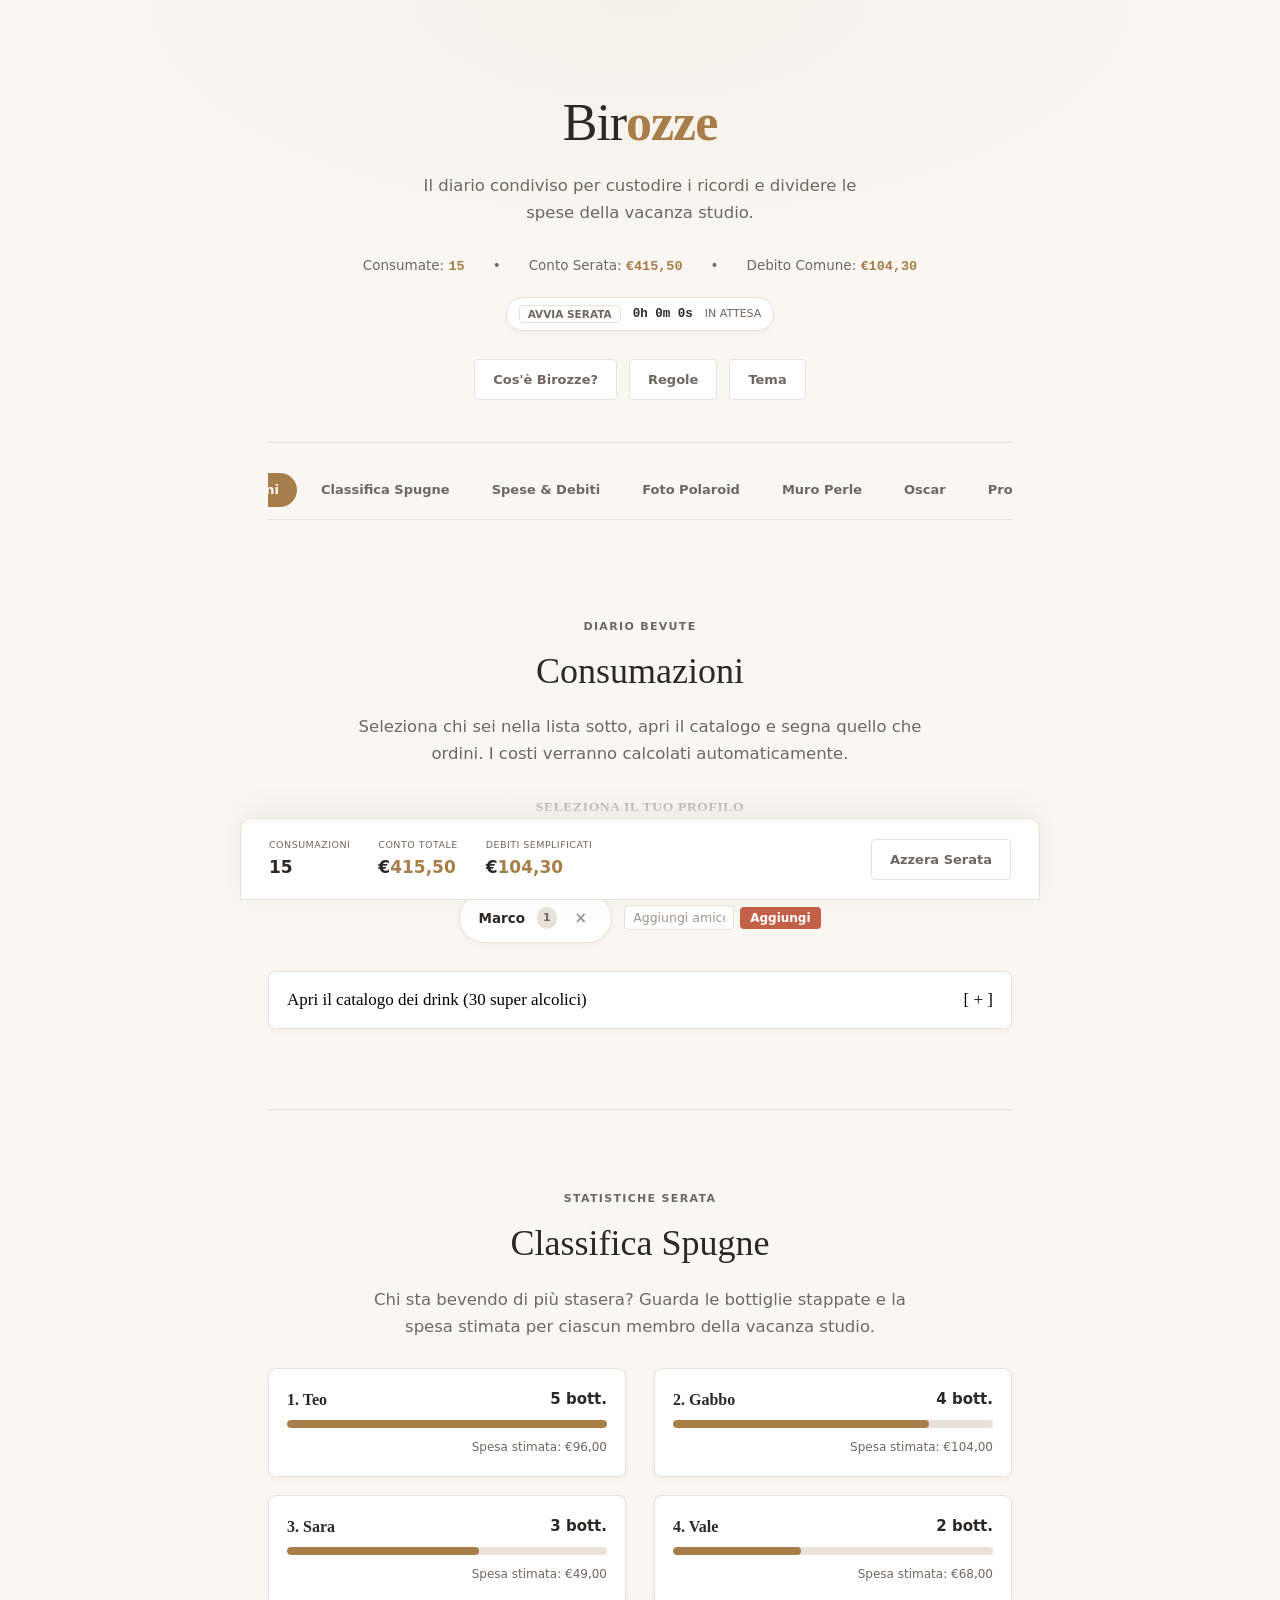
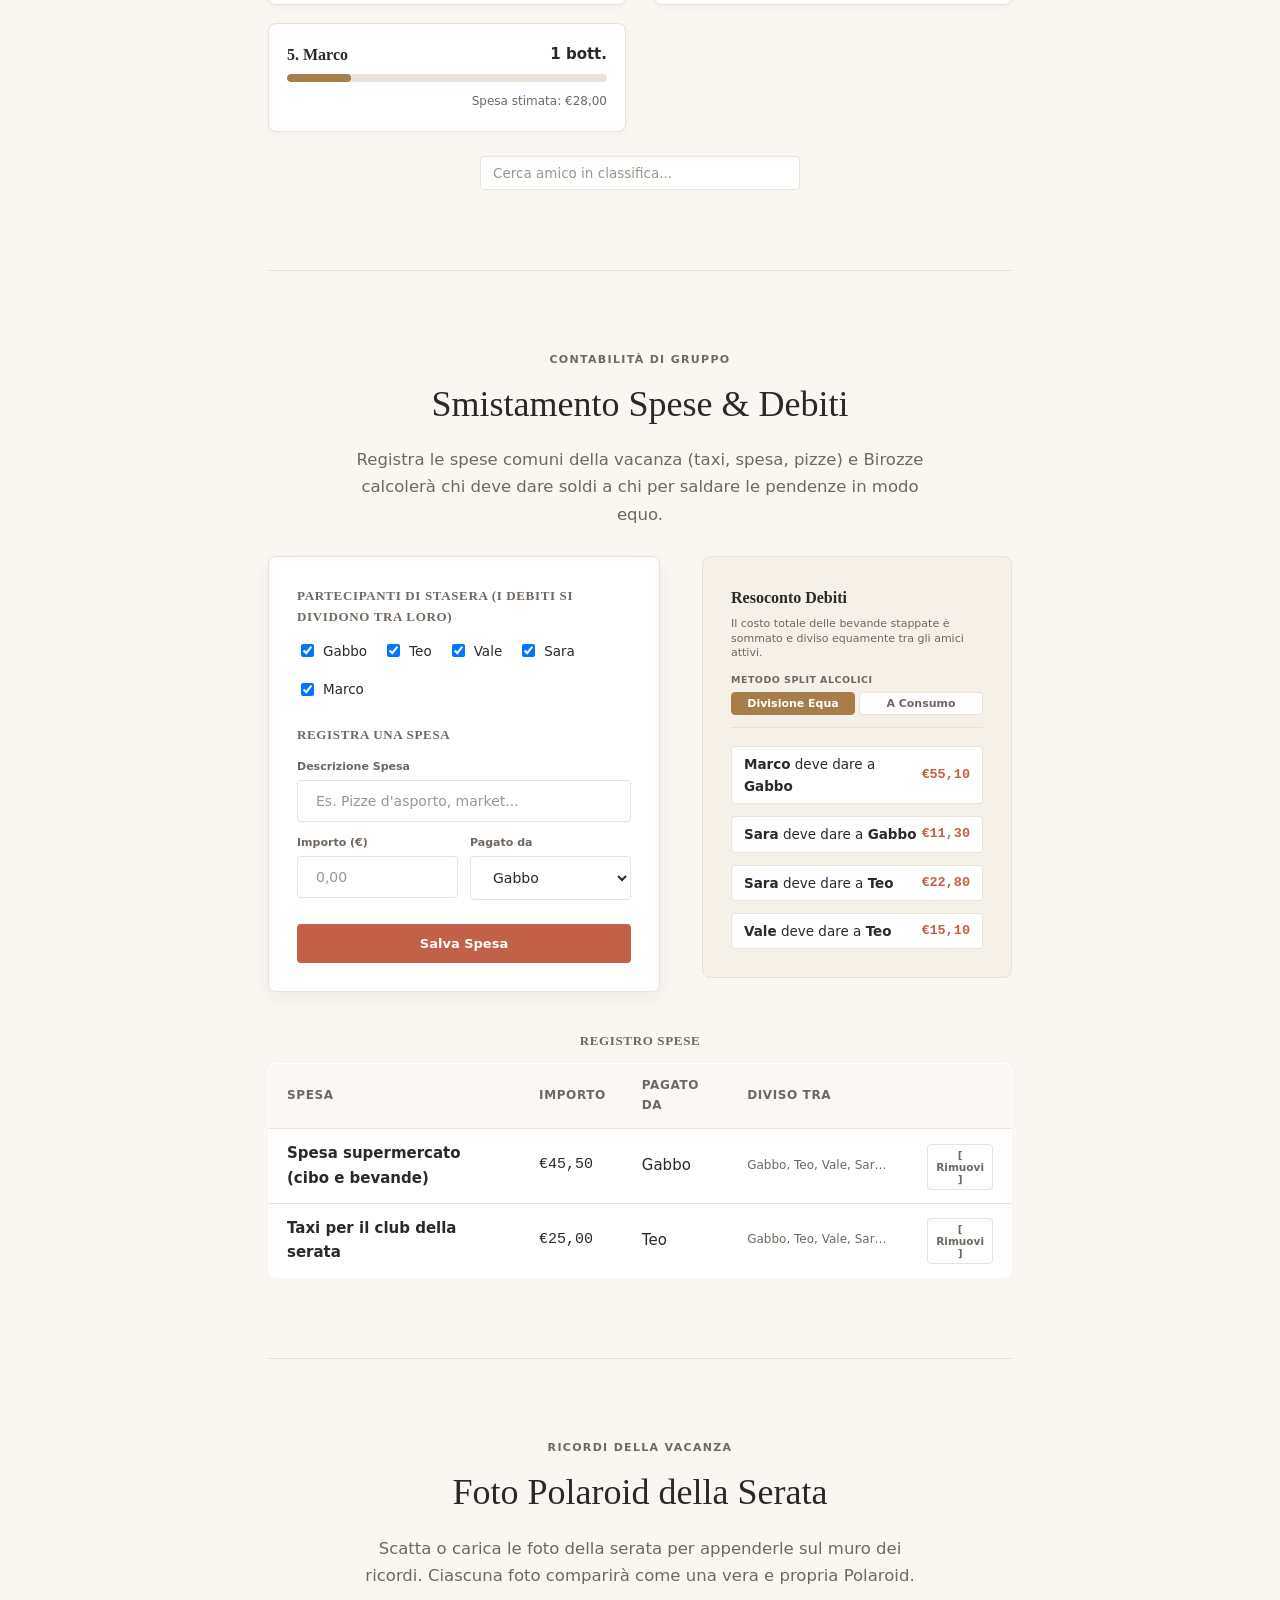
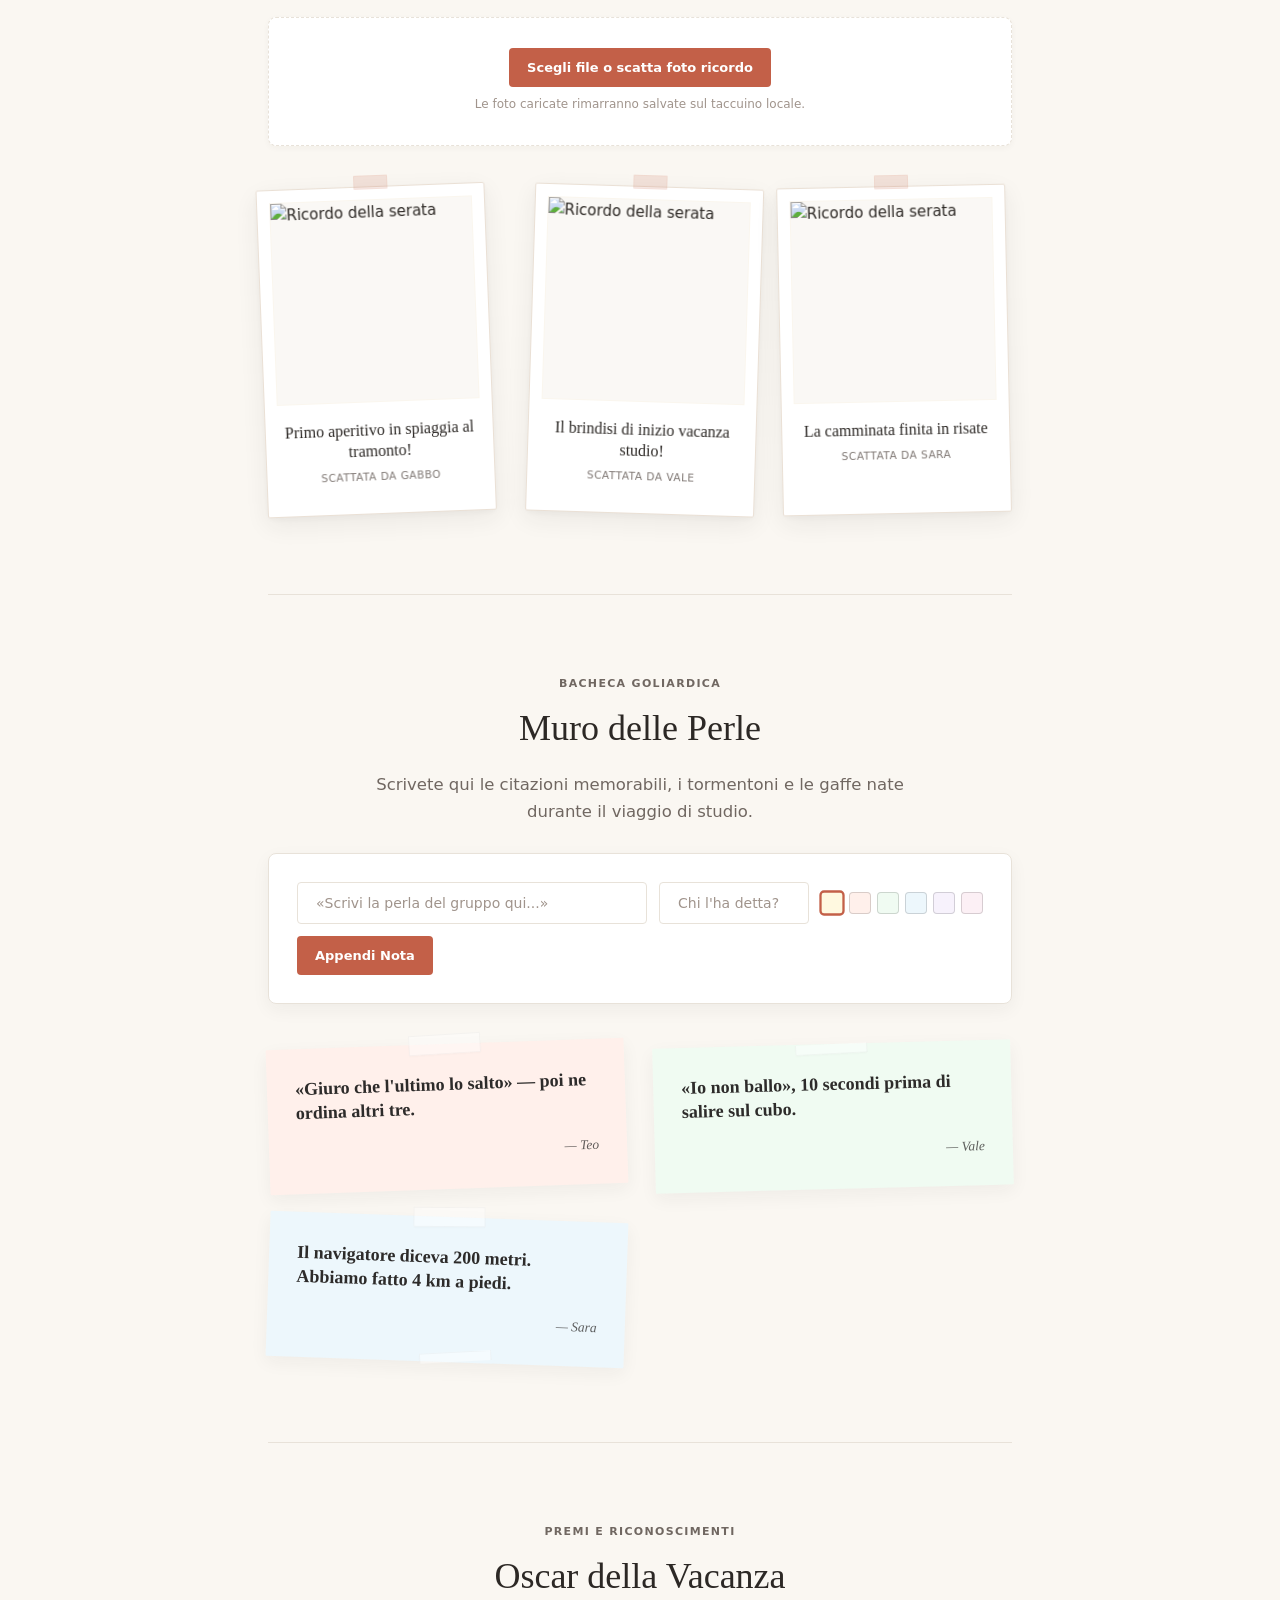
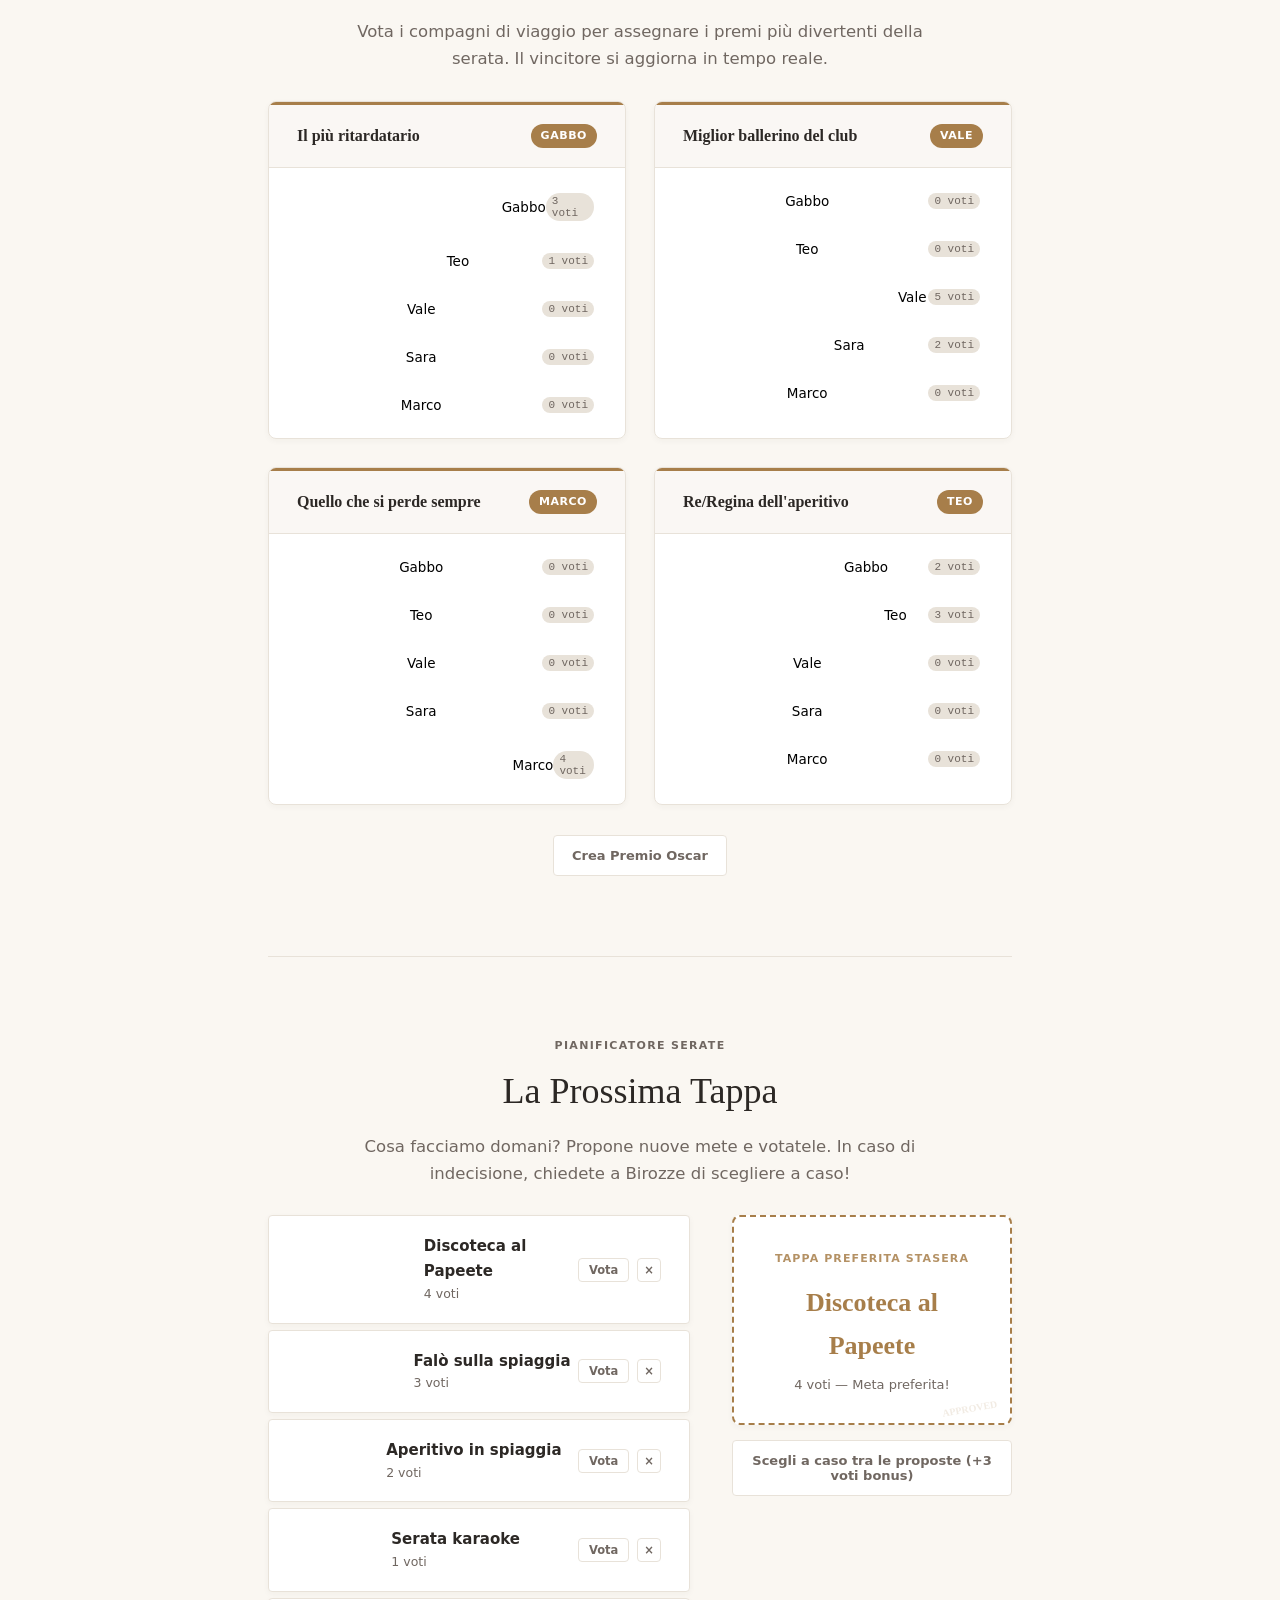
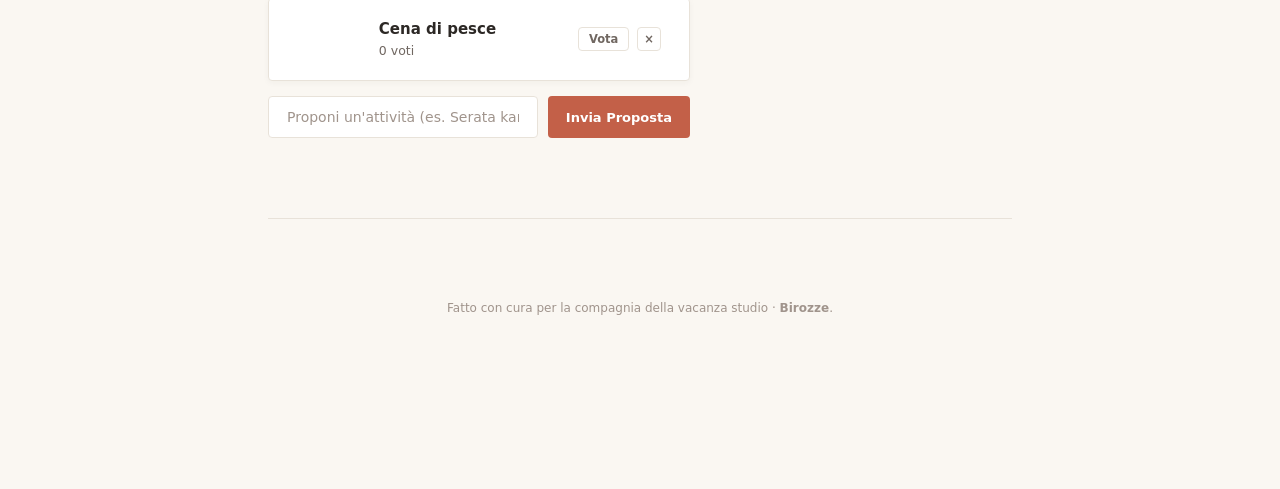
==== birozze.html @ 08ff2e72 "feat: Birozze v6.0 - app multi-pagina con design system premium" ====
<!DOCTYPE html>
<html lang="it">
<head>
  <meta charset="UTF-8">
  <meta name="viewport" content="width=device-width, initial-scale=1.0">
  <title>Birozze — Diario della Vacanza</title>

  <style>
    /* ============================================================
       BIROZZE v5.6 — Taccuino Minimalista Centrato (100% Locale)
       Design editoriale premium a colonna singola, privo di card chiuse,
       adattamento spaziale intelligente PC/iPhone (Ratio 1.5),
       ricordi pre-caricati e micro-animazioni.
       ============================================================ */
    :root {
      /* Palette calda ed editoriale "Taccuino dei ricordi" */
      --bg: #FAF7F2;
      --bg-card: #FFFFFF;
      --border: #E8E2D9;
      --border-dark: #CFC5B6;
      --text-main: #2C2825;
      --text-soft: #706761;
      --text-mute: #A0948C;
      --accent: #C36048; /* Terracotta/Spritz */
      --accent-hover: #AB5039;
      --gold: #A77E4A; /* Ocra/Birra dorata */
      --gold-bg: rgba(167, 126, 74, 0.06);
      
      /* Spaziature di default (Mobile / iPhone First) */
      --space-xs: 4px;
      --space-sm: 8px;
      --space-md: 12px;
      --space-lg: 16px;
      --space-xl: 24px;
      --space-xxl: 40px;
      --pad-section: 40px;
      
      /* Font Size Responsive */
      --font-size-brand: 32px;
      --font-size-title: 24px;
      --font-size-subtitle: 14px;
      
      /* Ombre tridimensionali per Polaroid e Foglietti */
      --shadow-sm: 0 2px 6px rgba(44, 40, 37, 0.04);
      --shadow-md: 0 6px 18px rgba(44, 40, 37, 0.05);
      --shadow-lg: 0 16px 36px rgba(44, 40, 37, 0.08);
      --shadow-polaroid: 0 8px 24px rgba(44, 40, 37, 0.07), 0 2px 6px rgba(44, 40, 37, 0.04);
      
      /* Tipografia editoriale premium */
      --font-display: "Georgia", "Garamond", "Times New Roman", serif;
      --font-body: -apple-system, BlinkMacSystemFont, "Segoe UI Variable Text", "Segoe UI", system-ui, sans-serif;
      --font-num: "SF Mono", "Consolas", monospace;
      --font-hand: "Bradley Hand", "Segoe Print", "Caveat", "Comic Sans MS", cursive;

      --pit-yellow: #FFF9E0;
      --pit-coral: #FFF0EB;
      --pit-mint: #F0FBF2;
      --pit-sky: #EDF7FC;
      --pit-lilac: #F7F2FC;
      --pit-pink: #FCF0F5;

      --r: 8px;
      --r-sm: 4px;
    }

    /* Adattamento spaziatura per PC / Desktop (min-width: 768px) */
    @media (min-width: 768px) {
      :root {
        --space-xs: 6px;
        --space-sm: 12px;
        --space-md: 18px;
        --space-lg: 28px;
        --space-xl: 42px;
        --space-xxl: 80px;
        --pad-section: 80px;
        
        --font-size-brand: 52px;
        --font-size-title: 36px;
        --font-size-subtitle: 16.5px;
      }
    }

    :root[data-theme="dark"] {
      --bg: #1A1817;
      --bg-card: #22201E;
      --border: #383330;
      --border-dark: #4C4541;
      --text-main: #F2ECE4;
      --text-soft: #B2A69C;
      --text-mute: #7F746C;
      --accent: #E07A5F;
      --accent-hover: #EC8B73;
      --gold: #DDA15E;
      --gold-bg: rgba(221, 161, 94, 0.12);
      --shadow-sm: 0 2px 8px rgba(0,0,0,0.2);
      --shadow-md: 0 8px 24px rgba(0,0,0,0.3);
      --shadow-lg: 0 16px 36px rgba(0,0,0,0.45);
      --shadow-polaroid: 0 8px 24px rgba(0,0,0,0.4);
      --pit-yellow: #2D2A20;
      --pit-coral: #322622;
      --pit-mint: #222E24;
      --pit-sky: #202A30;
      --pit-lilac: #292430;
      --pit-pink: #32222B;
    }

    * { box-sizing: border-box; }
    html { scroll-behavior: smooth; }
    body {
      margin: 0;
      background: var(--bg);
      color: var(--text-main);
      font-family: var(--font-body);
      font-size: 15px;
      line-height: 1.65;
      -webkit-font-smoothing: antialiased;
      background-image: radial-gradient(800px 350px at 50% 0%, var(--gold-bg), transparent 80%);
      background-attachment: fixed;
    }

    /* Colonna singola perfettamente centrata su desktop e adattiva su smartphone */
    .wrap { max-width: 800px; margin: 0 auto; padding: 0 var(--space-lg); }
    h1, h2, h3, h4 { margin: 0; font-family: var(--font-display); font-weight: normal; }
    
    /* Buttons */
    .btn {
      font-family: inherit;
      cursor: pointer;
      color: white;
      border: none;
      background: var(--accent);
      padding: var(--space-sm) var(--space-md);
      border-radius: var(--r-sm);
      font-size: 13px;
      font-weight: 600;
      transition: background 0.2s, transform 0.1s, box-shadow 0.2s;
      display: inline-flex;
      align-items: center;
      justify-content: center;
      gap: 6px;
    }
    .btn:hover { background: var(--accent-hover); box-shadow: var(--shadow-sm); }
    .btn:active { transform: scale(0.98); }
    
    .btn-sec {
      background: var(--bg-card);
      border: 1px solid var(--border);
      color: var(--text-soft);
    }
    .btn-sec:hover {
      border-color: var(--border-dark);
      color: var(--text-main);
      background: var(--bg);
    }
    .btn-sec.active {
      background: var(--gold);
      color: white;
      border-color: var(--gold);
    }
    
    .btn-gold { background: var(--gold); }
    .btn-gold:hover { filter: brightness(1.08); }

    /* Inputs & Select */
    input, select, textarea {
      font-family: inherit;
      background: var(--bg-card);
      border: 1px solid var(--border);
      color: var(--text-main);
      border-radius: var(--r-sm);
      padding: var(--space-sm) var(--space-md);
      font-size: 14px;
      outline: none;
      transition: border-color 0.2s, box-shadow 0.2s;
    }
    input:focus, select:focus, textarea:focus {
      border-color: var(--gold);
      box-shadow: 0 0 0 2px var(--gold-bg);
    }
    input::placeholder { color: var(--text-mute); }

    .num { font-family: var(--font-num); font-variant-numeric: tabular-nums; }
    .handwriting { font-family: var(--font-hand); }
    
    /* Modulo e foglietti interattivi dentro le sezioni */
    .paper-sheet {
      background: var(--bg-card);
      border: 1px solid var(--border);
      border-radius: var(--r);
      box-shadow: var(--shadow-md);
      padding: var(--space-lg);
    }

    /* ================= ANIME KEYFRAMES ================= */
    @keyframes fadeInUp {
      from { opacity: 0; transform: translateY(24px); }
      to { opacity: 1; transform: translateY(0); }
    }
    .section-fade {
      opacity: 0;
      transform: translateY(24px);
      transition: opacity 0.8s cubic-bezier(0.16, 1, 0.3, 1), transform 0.8s cubic-bezier(0.16, 1, 0.3, 1);
    }
    .section-fade.visible {
      opacity: 1;
      transform: translateY(0);
    }

    @keyframes polaroidSlideIn {
      0% { opacity: 0; transform: translateY(30px) rotate(0deg); }
      100% { opacity: 1; transform: translateY(0) rotate(var(--rot, 0deg)); }
    }

    @keyframes pulse {
      0% { opacity: 1; }
      50% { opacity: 0.5; }
      100% { opacity: 1; }
    }
    .live-pulse {
      animation: pulse 1.8s infinite ease-in-out;
    }

    /* ================= HEADER & NAV ================= */
    header {
      padding: var(--space-xxl) 0 var(--space-xl);
      border-bottom: 1px solid var(--border);
      margin-bottom: var(--space-md);
      text-align: center;
    }
    .brand h1 {
      font-size: var(--font-size-brand);
      letter-spacing: -0.02em;
      color: var(--text-main);
      margin-bottom: var(--space-xs);
      transition: font-size 0.3s;
    }
    .brand h1 span {
      color: var(--gold);
      font-weight: bold;
    }
    .brand p {
      margin: 0 auto var(--space-lg);
      color: var(--text-soft);
      font-size: var(--font-size-subtitle);
      max-width: 480px;
      transition: font-size 0.3s;
    }

    .header-info-bar {
      display: flex;
      justify-content: center;
      gap: var(--space-lg);
      flex-wrap: wrap;
      margin-top: var(--space-md);
      font-size: 13.5px;
      color: var(--text-soft);
    }
    .header-info-bar span b {
      color: var(--gold);
      font-family: var(--font-num);
    }

    .timer-container {
      display: inline-flex;
      align-items: center;
      gap: var(--space-sm);
      margin-top: var(--space-md);
      background: var(--bg-card);
      border: 1px solid var(--border);
      padding: 6px 12px;
      border-radius: 99px;
      font-size: 12.5px;
      box-shadow: var(--shadow-sm);
    }
    .timer-display {
      font-family: var(--font-num);
      font-weight: bold;
      color: var(--text-main);
    }

    .header-buttons {
      display: flex;
      justify-content: center;
      gap: var(--space-sm);
      margin-top: var(--space-lg);
    }

    /* Subnav sticky centrata */
    .subnav {
      position: sticky;
      top: 0;
      z-index: 100;
      background: color-mix(in srgb, var(--bg) 92%, transparent);
      backdrop-filter: blur(8px);
      border-bottom: 1px solid var(--border);
      padding: var(--space-sm) 0;
      margin-bottom: var(--space-md);
    }
    .subnav-inner {
      display: flex;
      justify-content: center;
      gap: var(--space-xs);
      overflow-x: auto;
      scrollbar-width: none;
    }
    .subnav-inner::-webkit-scrollbar { display: none; }
    .navlink {
      white-space: nowrap;
      padding: 6px var(--space-md);
      border-radius: 99px;
      font-size: 13px;
      font-weight: 600;
      color: var(--text-soft);
      text-decoration: none;
      transition: background 0.2s, color 0.2s;
    }
    .navlink:hover {
      background: var(--border);
      color: var(--text-main);
    }
    .navlink.active {
      background: var(--gold);
      color: white;
    }

    /* ================= SECTIONS FLOW (NO CARD BORDERS) ================= */
    section {
      padding: var(--pad-section) 0;
      border-bottom: 1px solid var(--border);
      scroll-margin-top: 70px;
      transition: padding 0.3s;
    }
    section:last-of-type { border-bottom: none; }
    
    .section-title-wrap {
      margin-bottom: var(--space-lg);
      text-align: center;
    }
    .section-category {
      font-size: 11px;
      text-transform: uppercase;
      letter-spacing: 0.12em;
      color: var(--text-soft);
      font-weight: bold;
      margin-bottom: var(--space-xs);
      display: block;
    }
    .section-title {
      font-size: var(--font-size-title);
      color: var(--text-main);
      transition: font-size 0.3s;
    }
    .section-desc {
      margin: var(--space-sm) auto 0;
      color: var(--text-soft);
      font-size: var(--font-size-subtitle);
      max-width: 580px;
      transition: font-size 0.3s;
    }

    /* ---- CONSUMI ---- */
    .people-strip {
      display: flex;
      gap: var(--space-sm);
      flex-wrap: wrap;
      justify-content: center;
      margin-bottom: var(--space-lg);
    }
    .person-chip {
      background: var(--bg-card);
      border: 1px solid var(--border);
      padding: var(--space-sm) var(--space-md);
      border-radius: 99px;
      font-weight: 600;
      font-size: 13.5px;
      cursor: pointer;
      display: inline-flex;
      align-items: center;
      gap: var(--space-sm);
      transition: border-color 0.2s, background-color 0.2s, transform 0.1s, box-shadow 0.2s;
      box-shadow: var(--shadow-sm);
    }
    .person-chip:hover { border-color: var(--border-dark); transform: scale(1.02); }
    .person-chip.active-person {
      background: var(--gold-bg);
      border-color: var(--gold);
      color: var(--text-main);
      box-shadow: var(--shadow-md);
    }
    .person-chip .badge {
      background: var(--border);
      color: var(--text-soft);
      font-size: 11px;
      padding: 2px 6px;
      border-radius: 99px;
    }
    .person-chip.active-person .badge {
      background: var(--gold);
      color: white;
    }
    .remove-btn {
      color: var(--text-mute);
      cursor: pointer;
      font-weight: bold;
      font-size: 15px;
      padding: 0 var(--space-xs);
    }
    .remove-btn:hover { color: var(--accent); }

    /* Drink Catalog */
    .catalog-toggle-btn {
      width: 100%;
      padding: var(--space-md);
      background: var(--bg-card);
      border: 1px solid var(--border);
      border-radius: var(--r);
      font-family: var(--font-display);
      font-size: 17px;
      cursor: pointer;
      display: flex;
      justify-content: space-between;
      align-items: center;
      transition: background 0.2s, border-color 0.2s;
      box-shadow: var(--shadow-sm);
    }
    .catalog-toggle-btn:hover { background: var(--gold-bg); border-color: var(--gold); }
    
    .catalog-wrap {
      display: none;
      margin-top: var(--space-md);
    }
    .catalog-wrap.open { display: block; }
    
    .catalog-filters {
      display: flex;
      gap: var(--space-xs);
      flex-wrap: wrap;
      justify-content: center;
      margin-bottom: var(--space-md);
    }
    .filter-btn {
      background: var(--bg-card);
      border: 1px solid var(--border);
      padding: 6px var(--space-md);
      border-radius: 99px;
      font-size: 12px;
      cursor: pointer;
      transition: border-color 0.2s, background-color 0.2s, color 0.2s;
    }
    .filter-btn:hover { border-color: var(--gold); }
    .filter-btn.active {
      background: var(--gold);
      color: white;
      border-color: var(--gold);
    }

    .catalog-grid {
      display: grid;
      grid-template-columns: repeat(auto-fill, minmax(160px, 1fr));
      gap: var(--space-sm);
    }
    .drink-card {
      background: var(--bg-card);
      border: 1px solid var(--border);
      border-radius: var(--r-sm);
      padding: var(--space-md);
      display: flex;
      flex-direction: column;
      gap: var(--space-sm);
      transition: transform 0.25s cubic-bezier(0.16, 1, 0.3, 1), border-color 0.2s, box-shadow 0.2s;
      cursor: pointer;
      text-align: left;
      box-shadow: var(--shadow-sm);
    }
    .drink-card:hover {
      transform: translateY(-4px);
      border-color: var(--gold);
      box-shadow: var(--shadow-md);
    }
    .drink-name { font-weight: bold; font-size: 14px; color: var(--text-main); }
    .drink-cat {
      font-size: 9.5px;
      text-transform: uppercase;
      letter-spacing: 0.05em;
      color: var(--text-soft);
    }
    .drink-price-row {
      display: flex;
      justify-content: space-between;
      align-items: center;
      margin-top: auto;
      border-top: 1px dotted var(--border);
      padding-top: var(--space-sm);
    }
    .drink-price-row span { font-size: 12px; color: var(--text-soft); }
    .drink-price-row input {
      width: 50px;
      padding: 2px 4px;
      font-size: 12px;
      font-family: var(--font-num);
      text-align: right;
    }

    /* ---- CLASSIFICA FLOW ---- */
    .scoreboard-list {
      display: grid;
      grid-template-columns: 1fr;
      gap: var(--space-sm);
    }
    @media (min-width: 768px) {
      .scoreboard-list {
        grid-template-columns: 1fr 1fr;
        gap: var(--space-md) var(--space-lg);
      }
    }
    .scoreboard-row {
      background: var(--bg-card);
      border: 1px solid var(--border);
      padding: var(--space-md);
      border-radius: var(--r);
      box-shadow: var(--shadow-sm);
    }
    .score-meta {
      display: flex;
      justify-content: space-between;
      font-weight: 600;
      margin-bottom: var(--space-xs);
    }
    .score-name { font-family: var(--font-display); font-size: 16px; }
    .score-spend { font-size: 12px; color: var(--text-soft); }
    
    .progress-bar-container {
      width: 100%;
      height: 8px;
      background: var(--border);
      border-radius: 99px;
      overflow: hidden;
      margin: 6px 0;
    }
    .progress-bar-fill {
      height: 100%;
      background: var(--gold);
      border-radius: 99px;
      width: 0;
      transition: width 0.8s cubic-bezier(0.16, 1, 0.3, 1);
    }

    /* ---- SPESE & SMISTAMENTO RESPONSIVE ---- */
    .split-grid {
      display: grid;
      grid-template-columns: 1fr;
      gap: var(--space-lg);
      align-items: start;
    }
    @media (min-width: 768px) {
      .split-grid {
        grid-template-columns: 1fr 310px;
        gap: var(--space-xl);
      }
    }

    .expense-flow-grid {
      display: flex;
      flex-direction: column;
      gap: var(--space-lg);
    }

    .expense-table {
      width: 100%;
      border-collapse: collapse;
      background: var(--bg-card);
      border: 1px solid var(--border);
      border-radius: var(--r);
      box-shadow: var(--shadow-sm);
      overflow: hidden;
    }
    .expense-table th, .expense-table td {
      padding: var(--space-sm) var(--space-md);
      text-align: left;
      border-bottom: 1px solid var(--border);
    }
    .expense-table th {
      background: var(--gold-bg);
      font-weight: 600;
      color: var(--text-soft);
      font-size: 12px;
      text-transform: uppercase;
      letter-spacing: 0.05em;
    }
    .expense-table tbody tr:last-child td { border-bottom: none; }

    .debts-summary-box {
      background: var(--gold-bg);
      border: 1px solid var(--border);
      border-radius: var(--r);
      padding: var(--space-lg);
    }
    .debts-summary-box h3 {
      font-size: 18px;
      font-weight: bold;
      margin-bottom: var(--space-sm);
      color: var(--text-main);
    }
    .debts-list-container {
      display: flex;
      flex-direction: column;
      gap: var(--space-sm);
    }
    .debt-row {
      display: flex;
      justify-content: space-between;
      align-items: center;
      padding: 6px 12px;
      background: var(--bg-card);
      border: 1px solid var(--border);
      border-radius: var(--r-sm);
      font-size: 13.5px;
    }
    .debt-value {
      font-family: var(--font-num);
      font-weight: bold;
      color: var(--accent);
    }

    /* ---- POLAROID DIARIO (Ergonomic Pinned Wall) ---- */
    .polaroids-grid {
      display: grid;
      grid-template-columns: repeat(auto-fill, minmax(210px, 1fr));
      gap: var(--space-lg);
    }
    .polaroid-card {
      background: #FFFFFF;
      border: 1px solid #EAE0D5;
      box-shadow: var(--shadow-polaroid);
      padding: var(--space-sm) var(--space-sm) 28px var(--space-sm);
      border-radius: 2px;
      position: relative;
      transition: transform 0.4s cubic-bezier(0.165, 0.84, 0.44, 1), box-shadow 0.4s ease;
      animation: polaroidSlideIn 0.6s cubic-bezier(0.16, 1, 0.3, 1) both;
      transform-origin: center bottom;
    }
    .polaroid-card::after {
      content: "";
      position: absolute;
      top: -12px;
      left: 50%;
      transform: translateX(-50%);
      width: 32px;
      height: 12px;
      background: rgba(195, 96, 72, 0.15); /* Tape/spillo simulator */
      border: 1px solid rgba(195, 96, 72, 0.05);
      border-radius: 1px;
    }
    .polaroid-card:hover {
      transform: translateY(-10px) scale(1.05) rotate(0deg) !important;
      box-shadow: 0 20px 40px rgba(44, 40, 37, 0.12);
      z-index: 10;
    }
    .polaroid-image-wrap {
      width: 100%;
      aspect-ratio: 1;
      overflow: hidden;
      background: #FAF8F5;
      border: 1px solid #FAF6EE;
    }
    .polaroid-image-wrap img {
      width: 100%;
      height: 100%;
      object-fit: cover;
      filter: sepia(0.06) contrast(1.01);
      transition: filter 0.3s;
    }
    .polaroid-card:hover .polaroid-image-wrap img {
      filter: none;
    }
    .polaroid-caption {
      font-family: var(--font-hand);
      font-size: 16px;
      margin-top: var(--space-md);
      text-align: center;
      color: #2C2825;
      line-height: 1.3;
    }
    .polaroid-meta {
      font-family: var(--font-body);
      font-size: 10.5px;
      color: #7D7571;
      text-align: center;
      margin-top: var(--space-xs);
      text-transform: uppercase;
      letter-spacing: 0.05em;
    }
    .polaroid-delete {
      position: absolute;
      top: 6px;
      right: 6px;
      background: rgba(195, 96, 72, 0.9);
      color: white;
      border-radius: 50%;
      width: 22px;
      height: 22px;
      display: grid;
      place-items: center;
      font-size: 12px;
      cursor: pointer;
      border: none;
      opacity: 0;
      transition: opacity 0.2s;
      z-index: 20;
    }
    .polaroid-card:hover .polaroid-delete { opacity: 1; }
    
    /* ---- PERLE WALL (Ergonomic Post-its) ---- */
    .perle-wall {
      columns: 1;
      column-gap: var(--space-lg);
    }
    @media (min-width: 600px) {
      .perle-wall { columns: 2; }
    }
    .post-it {
      break-inside: avoid;
      margin-bottom: var(--space-lg);
      padding: var(--space-lg);
      box-shadow: var(--shadow-md);
      color: #2D2B2A;
      position: relative;
      font-family: var(--font-hand);
      transform: rotate(var(--rot, -1.5deg));
      transition: transform 0.3s cubic-bezier(0.175, 0.885, 0.32, 1.275), box-shadow 0.3s ease;
      border-radius: 1px;
      animation: fadeIn 0.5s ease-out both;
    }
    .post-it:hover {
      transform: translateY(-6px) rotate(0deg) scale(1.03);
      box-shadow: var(--shadow-lg);
      z-index: 5;
    }
    /* Tape visual detail */
    .post-it::before {
      content: "";
      position: absolute;
      top: -10px;
      left: 50%;
      transform: translateX(-50%) rotate(-1.5deg);
      width: 70px;
      height: 18px;
      background: rgba(255, 255, 255, 0.4);
      border: 1px solid rgba(0,0,0,0.03);
      box-shadow: 0 1px 2px rgba(0,0,0,0.02);
    }
    .post-it .text { font-size: 18px; font-weight: bold; line-height: 1.35; }
    .post-it .author { font-size: 13.5px; text-align: right; margin-top: var(--space-md); opacity: 0.75; font-style: italic; }
    .post-it .author::before { content: "— "; }
    .post-it .delete-post-it {
      position: absolute;
      top: 6px;
      right: 6px;
      color: rgba(0,0,0,0.3);
      cursor: pointer;
      font-family: var(--font-body);
      font-size: 12.5px;
      opacity: 0;
      transition: opacity 0.15s;
    }
    .post-it:hover .delete-post-it { opacity: 1; }
    .post-it .delete-post-it:hover { color: var(--accent); }

    /* ---- OSCAR (Visual and Ergonomic Ballot Cards) ---- */
    .oscars-grid {
      display: grid;
      grid-template-columns: 1fr;
      gap: var(--space-lg);
    }
    @media (min-width: 650px) {
      .oscars-grid { grid-template-columns: 1fr 1fr; }
    }
    .oscar-card {
      background: var(--bg-card);
      border: 1px solid var(--border);
      border-radius: var(--r);
      box-shadow: var(--shadow-sm);
      overflow: hidden;
      transition: transform 0.3s cubic-bezier(0.16, 1, 0.3, 1), box-shadow 0.3s ease;
      display: flex;
      flex-direction: column;
    }
    .oscar-card:hover {
      transform: translateY(-4px);
      box-shadow: var(--shadow-md);
      border-color: var(--gold);
    }

    .oscar-header {
      background: var(--gold-bg);
      padding: var(--space-md) var(--space-lg);
      border-bottom: 1px solid var(--border);
      display: flex;
      justify-content: space-between;
      align-items: center;
      border-top: 3px solid var(--gold);
    }
    .oscar-header h3 { font-size: 16px; font-weight: bold; color: var(--text-main); }
    .oscar-leader {
      font-size: 11px;
      background: var(--gold);
      color: white;
      padding: 3px 10px;
      border-radius: 99px;
      font-weight: bold;
      text-transform: uppercase;
      letter-spacing: 0.05em;
    }
    .oscar-candidates {
      padding: var(--space-sm);
      display: flex;
      flex-direction: column;
      gap: 6px;
    }
    .oscar-cand-row {
      display: flex;
      align-items: center;
      justify-content: space-between;
      padding: var(--space-sm) var(--space-md);
      border-radius: var(--r-sm);
      cursor: pointer;
      position: relative;
      overflow: hidden;
      background: transparent;
      border: 1px solid transparent;
      text-align: left;
      width: 100%;
      font-family: inherit;
      transition: border-color 0.2s, transform 0.2s;
    }
    .oscar-cand-row:hover {
      border-color: var(--border-dark);
      transform: translateX(4px);
    }
    .oscar-cand-progress {
      position: absolute;
      top: 0;
      left: 0;
      bottom: 0;
      background: var(--gold-bg);
      width: 0;
      z-index: 1;
      transition: width 0.8s cubic-bezier(0.16, 1, 0.3, 1);
    }
    .oscar-cand-row > * { position: relative; z-index: 2; }
    .oscar-cand-name { font-weight: 500; font-size: 13.5px; }
    .oscar-cand-votes {
      font-size: 11px;
      color: var(--text-soft);
      background: var(--border);
      padding: 2px 6px;
      border-radius: 99px;
      font-family: var(--font-num);
    }

    /* ---- PROSSIMA TAPPA ---- */
    .prossima-grid {
      display: grid;
      grid-template-columns: 1fr;
      gap: var(--space-lg);
    }
    @media (min-width: 768px) {
      .prossima-grid {
        grid-template-columns: 1fr 280px;
        gap: var(--space-xl);
      }
    }
    .proposal-card {
      background: var(--bg-card);
      border: 1px solid var(--border);
      border-radius: var(--r-sm);
      padding: var(--space-md) var(--space-lg);
      margin-bottom: var(--space-xs);
      display: flex;
      justify-content: space-between;
      align-items: center;
      position: relative;
      overflow: hidden;
      box-shadow: var(--shadow-sm);
    }
    .proposal-card-progress {
      position: absolute;
      top: 0;
      left: 0;
      bottom: 0;
      background: var(--gold-bg);
      width: 0;
      z-index: 1;
      transition: width 0.8s cubic-bezier(0.16, 1, 0.3, 1);
    }
    .proposal-card > * { position: relative; z-index: 2; }
    .proposal-details { display: flex; flex-direction: column; }
    .proposal-label { font-weight: bold; font-size: 15px; }
    .proposal-votes { font-size: 12.5px; color: var(--text-soft); }

    .winner-banner {
      background: var(--bg-card);
      border: 2px dashed var(--gold);
      color: var(--gold);
      border-radius: var(--r);
      padding: var(--space-lg);
      text-align: center;
      box-shadow: var(--shadow-sm);
      position: relative;
    }
    .winner-banner::before {
      content: "APPROVED";
      position: absolute;
      bottom: 6px;
      right: 12px;
      font-family: var(--font-display);
      font-size: 10px;
      opacity: 0.15;
      font-weight: bold;
      transform: rotate(-10deg);
    }
    .winner-banner .title {
      font-size: 11px;
      text-transform: uppercase;
      letter-spacing: 0.1em;
      opacity: 0.85;
      font-weight: bold;
    }
    .winner-banner .winner-name {
      font-family: var(--font-display);
      font-size: 26px;
      margin-top: var(--space-sm);
      font-weight: bold;
    }
    .winner-banner .winner-status {
      font-size: 13px;
      margin-top: var(--space-xs);
      color: var(--text-soft);
    }

    /* ---- DOCK ---- */
    .bottom-dock-wrap {
      position: fixed;
      left: 0;
      right: 0;
      bottom: 0;
      z-index: 1000;
      background: linear-gradient(180deg, transparent, var(--bg) 40%);
      pointer-events: none;
      padding-top: var(--space-xl);
    }
    .bottom-dock {
      background: var(--bg-card);
      border: 1px solid var(--border);
      border-radius: 12px 12px 0 0;
      box-shadow: 0 -8px 30px rgba(0,0,0,0.06);
      padding: var(--space-md) var(--space-lg);
      display: flex;
      justify-content: space-between;
      align-items: center;
      pointer-events: auto;
      max-width: 800px;
      margin: 0 auto;
    }
    .dock-stats {
      display: flex;
      gap: var(--space-lg);
    }
    .dock-stat {
      display: flex;
      flex-direction: column;
    }
    .dock-stat .lbl {
      font-size: 9.5px;
      text-transform: uppercase;
      letter-spacing: 0.05em;
      color: var(--text-soft);
    }
    .dock-stat .val {
      font-size: 17px;
      font-weight: bold;
      color: var(--text-main);
    }
    .dock-stat .val span { color: var(--gold); }

    footer {
      text-align: center;
      color: var(--text-mute);
      font-size: 12px;
      padding: var(--space-xxl) 0 160px;
      border-top: 1px solid var(--border);
    }

    /* Dialog styling */
    .dialog-overlay {
      position: fixed;
      inset: 0;
      background: rgba(44, 40, 37, 0.4);
      z-index: 2000;
      display: none;
      place-items: center;
      padding: 20px;
      backdrop-filter: blur(4px);
    }
    .dialog-overlay.open { display: grid; }
    .dialog {
      background: var(--bg-card);
      border: 1px solid var(--border);
      border-radius: var(--r);
      max-width: 500px;
      width: 100%;
      box-shadow: var(--shadow-lg);
      overflow: hidden;
      animation: fadeIn 0.3s cubic-bezier(0.16, 1, 0.3, 1) both;
    }
    .dialog-header {
      padding: var(--space-md) var(--space-lg);
      border-bottom: 1px solid var(--border);
      font-weight: bold;
      font-size: 16px;
      display: flex;
      justify-content: space-between;
      align-items: center;
    }
    .dialog-body { padding: var(--space-lg); font-size: 14px; color: var(--text-soft); line-height: 1.5; }
    .dialog-footer {
      padding: var(--space-sm) var(--space-lg);
      border-top: 1px solid var(--border);
      display: flex;
      justify-content: flex-end;
      background: var(--gold-bg);
    }
  </style>
</head>
<body>

  <!-- DOCK BOTTOM STATS -->
  <div class="bottom-dock-wrap">
    <div class="bottom-dock">
      <div class="dock-stats">
        <div class="dock-stat">
          <span class="lbl">Consumazioni</span>
          <span class="val" id="dockDrinks">0</span>
        </div>
        <div class="dock-stat">
          <span class="lbl">Conto totale</span>
          <span class="val">€<span id="dockBill">0,00</span></span>
        </div>
        <div class="dock-stat">
          <span class="lbl">Debiti Semplificati</span>
          <span class="val">€<span id="dockDebts">0,00</span></span>
        </div>
      </div>
      <div style="display: flex; gap: 10px;">
        <button class="btn btn-sec" id="resetBtn">Azzera Serata</button>
      </div>
    </div>
  </div>

  <div class="wrap">
    <!-- HEADER -->
    <header>
      <div class="brand">
        <h1>Bir<span>ozze</span></h1>
        <p>Il diario condiviso per custodire i ricordi e dividere le spese della vacanza studio.</p>
        
        <div class="header-info-bar">
          <span>Consumate: <b id="headDrinks">0</b></span>
          <span>•</span>
          <span>Conto Serata: <b>€<span id="headBill">0,00</span></b></span>
          <span>•</span>
          <span>Debito Comune: <b>€<span id="headDebts">0,00</span></b></span>
        </div>

        <div class="timer-container">
          <button class="btn btn-sec" id="timerBtn" style="padding: 2px 8px; font-size: 10.5px;">AVVIA SERATA</button>
          <div class="timer-display">
            <span id="tH">0h</span> <span id="tM">0m</span> <span id="tS">0s</span>
          </div>
          <span style="font-size: 11px; text-transform: uppercase; color: var(--text-soft);" id="tLab">in attesa</span>
        </div>

        <div class="header-buttons">
          <button class="btn btn-sec" id="aboutBtn">Cos'è Birozze?</button>
          <button class="btn btn-sec" id="rulesBtn">Regole</button>
          <button class="btn btn-sec" id="themeBtn" title="Cambia Tema">Tema</button>
        </div>
      </div>
    </header>

    <!-- STICKY SUBNAV NAVIGATION -->
    <div class="subnav">
      <div class="subnav-inner">
        <a href="#consumi" class="navlink active" data-sec="consumi">Consumazioni</a>
        <a href="#spugne" class="navlink" data-sec="spugne">Classifica Spugne</a>
        <a href="#smistamento" class="navlink" data-sec="smistamento">Spese &amp; Debiti</a>
        <a href="#galleria" class="navlink" data-sec="galleria">Foto Polaroid</a>
        <a href="#perle" class="navlink" data-sec="perle">Muro Perle</a>
        <a href="#oscar" class="navlink" data-sec="oscar">Oscar</a>
        <a href="#prossima" class="navlink" data-sec="prossima">Prossima Tappa</a>
      </div>
    </div>

    <!-- MAIN SINGLE-COLUMN CONTENT FLOW -->
    <div class="content-flow">
      
      <!-- SECTION 1: CONSUMI -->
      <section id="consumi" class="section-fade">
        <div class="section-title-wrap">
          <span class="section-category">Diario Bevute</span>
          <h2 class="section-title">Consumazioni</h2>
          <p class="section-desc">Seleziona chi sei nella lista sotto, apri il catalogo e segna quello che ordini. I costi verranno calcolati automaticamente.</p>
        </div>

        <h4 style="font-size: 13.5px; font-weight: bold; text-transform: uppercase; color: var(--text-soft); letter-spacing: 0.05em; text-align: center; margin-bottom: 12px;">Seleziona il tuo Profilo</h4>
        <div id="peopleChips" class="people-strip">
          <!-- Populated via JS -->
        </div>
        
        <div id="catalogSection" style="margin-top: 20px;">
          <button class="catalog-toggle-btn" id="catalogToggleBtn">
            <span>Apri il catalogo dei drink (30 super alcolici)</span>
            <span id="catalogToggleStatus">[ + ]</span>
          </button>

          <div class="catalog-wrap" id="catalogWrap">
            <div style="display: flex; justify-content: space-between; align-items: center; flex-wrap: wrap; gap: 10px; margin-bottom: 15px;">
              <div class="catalog-filters" id="catalogFilters">
                <!-- Categories filter -->
              </div>
              <div style="display: flex; align-items: center; gap: 8px;">
                <input type="checkbox" id="autoExpenseCheckbox" checked style="cursor:pointer;">
                <label for="autoExpenseCheckbox" style="font-size: 12px; color: var(--text-soft); cursor:pointer; user-select:none;">
                  Addebita automaticamente alla spesa comune stasera
                </label>
              </div>
            </div>

            <div class="catalog-grid" id="catalogGrid">
              <!-- Drinks populated via JS -->
            </div>
          </div>
        </div>
      </section>

      <!-- SECTION 2: SCOREBOARD -->
      <section id="spugne" class="section-fade">
        <div class="section-title-wrap">
          <span class="section-category">Statistiche Serata</span>
          <h2 class="section-title">Classifica Spugne</h2>
          <p class="section-desc">Chi sta bevendo di più stasera? Guarda le bottiglie stappate e la spesa stimata per ciascun membro della vacanza studio.</p>
        </div>

        <div class="scoreboard-list" id="scoreboardContainer">
          <!-- Populated via JS -->
        </div>
        <div style="margin-top: 24px; display: flex; justify-content: center;">
          <input id="searchFriends" placeholder="Cerca amico in classifica..." style="width: 100%; max-width: 320px; padding: 8px 12px; font-size: 13.5px;" aria-label="Cerca amico in classifica">
        </div>
      </section>

      <!-- SECTION 3: SPESE & SMISTAMENTO -->
      <section id="smistamento" class="section-fade">
        <div class="section-title-wrap">
          <span class="section-category">Contabilità di Gruppo</span>
          <h2 class="section-title">Smistamento Spese &amp; Debiti</h2>
          <p class="section-desc">Registra le spese comuni della vacanza (taxi, spesa, pizze) e Birozze calcolerà chi deve dare soldi a chi per saldare le pendenze in modo equo.</p>
        </div>

        <div class="expense-flow-grid">
          
          <div class="split-grid">
            <!-- Box: Chi beve / Aggiungi spesa -->
            <div class="paper-sheet">
              <h4 style="font-size: 13px; font-weight: bold; text-transform: uppercase; color: var(--text-soft); letter-spacing: 0.05em; margin-bottom: var(--space-sm);">Partecipanti di stasera (i debiti si dividono tra loro)</h4>
              <div id="activeCheckboxes" style="display: flex; gap: 16px; flex-wrap: wrap; margin-bottom: 24px;">
                <!-- Checkboxes populated via JS -->
              </div>

              <h4 style="font-size: 13px; font-weight: bold; text-transform: uppercase; color: var(--text-soft); letter-spacing: 0.05em; margin-bottom: var(--space-sm);">Registra una Spesa</h4>
              <form id="expenseForm" style="display: flex; flex-direction: column; gap: var(--space-sm); margin-bottom: 0;">
                <div style="display: flex; flex-direction: column; gap: 4px;">
                  <label style="font-size: 11px; font-weight: bold; color: var(--text-soft);">Descrizione Spesa</label>
                  <input id="expDesc" placeholder="Es. Pizze d'asporto, market..." required style="width: 100%;">
                </div>
                <div style="display: grid; grid-template-columns: 1fr 1fr; gap: var(--space-sm);">
                  <div style="display: flex; flex-direction: column; gap: 4px;">
                    <label style="font-size: 11px; font-weight: bold; color: var(--text-soft);">Importo (€)</label>
                    <input id="expAmount" type="number" step="0.01" min="0.01" placeholder="0,00" required style="width: 100%;">
                  </div>
                  <div style="display: flex; flex-direction: column; gap: 4px;">
                    <label style="font-size: 11px; font-weight: bold; color: var(--text-soft);">Pagato da</label>
                    <select id="expPayer" style="width: 100%;">
                      <!-- Populated via JS -->
                    </select>
                  </div>
                </div>
                <div style="text-align: right; margin-top: var(--space-sm);">
                  <button type="submit" class="btn" style="width: 100%;">Salva Spesa</button>
                </div>
              </form>
            </div>

            <!-- Resoconto Debiti Semplificato -->
            <div class="debts-summary-box">
              <div style="border-bottom: 1px solid var(--border); padding-bottom: var(--space-sm); margin-bottom: var(--space-md);">
                <h3 style="font-size: 16px; font-weight: bold; margin-bottom: var(--space-xs);">Resoconto Debiti</h3>
                <span id="splitModeExplanation" style="display: block; font-size: 11px; color: var(--text-soft); line-height: 1.3;">
                  Calcolo quote in corso...
                </span>
                <div style="display: flex; flex-direction: column; gap: 4px; margin-top: var(--space-sm);">
                  <label style="font-size: 9.5px; font-weight: bold; color: var(--text-soft); text-transform: uppercase; letter-spacing: 0.05em;">Metodo Split Alcolici</label>
                  <div style="display: flex; gap: 4px;">
                    <button class="btn btn-sec active" id="btnSplitUguale" style="font-size: 11px; padding: 4px 6px; flex: 1;">Divisione Equa</button>
                    <button class="btn btn-sec" id="btnSplitConsumo" style="font-size: 11px; padding: 4px 6px; flex: 1;">A Consumo</button>
                  </div>
                </div>
              </div>

              <div class="debts-list-container" id="debtsList">
                <!-- Settlements populated via JS -->
              </div>
            </div>
          </div>

          <!-- Tabella Registro Spese -->
          <div style="margin-top: 10px;">
            <h4 style="font-size: 13px; font-weight: bold; text-transform: uppercase; color: var(--text-soft); letter-spacing: 0.05em; margin-bottom: 12px; text-align: center;">Registro Spese</h4>
            <div style="overflow-x: auto;">
              <table class="expense-table">
                <thead>
                  <tr>
                    <th>Spesa</th>
                    <th>Importo</th>
                    <th>Pagato da</th>
                    <th>Diviso tra</th>
                    <th style="width: 60px;"></th>
                  </tr>
                </thead>
                <tbody id="expensesTableBody">
                  <!-- Populated via JS -->
                </tbody>
              </table>
            </div>
          </div>

        </div>
      </section>

      <!-- SECTION 4: FOTO POLAROID -->
      <section id="galleria" class="section-fade">
        <div class="section-title-wrap">
          <span class="section-category">Ricordi della vacanza</span>
          <h2 class="section-title">Foto Polaroid della Serata</h2>
          <p class="section-desc">Scatta o carica le foto della serata per appenderle sul muro dei ricordi. Ciascuna foto comparirà come una vera e propria Polaroid.</p>
        </div>

        <div style="background: var(--bg-card); border: 1.5px dashed var(--border); border-radius: var(--r); padding: 30px; text-align: center; margin-bottom: 40px; box-shadow: var(--shadow-sm);">
          <input type="file" id="photoFileInput" accept="image/*" style="display: none;">
          
          <div id="photoSetupArea">
            <button class="btn" id="triggerFileBtn">Scegli file o scatta foto ricordo</button>
            <p style="font-size: 12px; color: var(--text-mute); margin-top: 8px; margin-bottom: 0;">Le foto caricate rimarranno salvate sul taccuino locale.</p>
          </div>

          <div id="photoPreviewArea" style="display: none; max-width: 280px; margin: 0 auto;">
            <div style="background: white; padding: 12px 12px 24px 12px; border: 1px solid var(--border); box-shadow: var(--shadow-md); margin-bottom: var(--space-md);">
              <img id="imagePreviewElement" style="width: 100%; aspect-ratio: 1; object-fit: cover; border: 1px solid var(--border);" alt="Anteprima Polaroid">
            </div>
            <div style="display: flex; flex-direction: column; gap: 8px; margin-bottom: var(--space-md);">
              <input id="inputPhotoCaption" placeholder="Scrivi didascalia (Cosa è successo?)..." maxlength="50" aria-label="Didascalia foto">
              <input id="inputPhotoAuthor" placeholder="Chi scatta?" maxlength="12" aria-label="Autore foto">
            </div>
            <div style="display: flex; gap: 8px; justify-content: center;">
              <button class="btn btn-gold" id="savePhotoBtn">Appendi sul Muro</button>
              <button class="btn btn-sec" id="cancelPhotoBtn">Annulla</button>
            </div>
          </div>
        </div>

        <div class="polaroids-grid" id="polaroidsGrid">
          <!-- Polaroids inserted here -->
        </div>
      </section>

      <!-- SECTION 5: MURO PERLE -->
      <section id="perle" class="section-fade">
        <div class="section-title-wrap">
          <span class="section-category">Bacheca Goliardica</span>
          <h2 class="section-title">Muro delle Perle</h2>
          <p class="section-desc">Scrivete qui le citazioni memorabili, i tormentoni e le gaffe nate durante il viaggio di studio.</p>
        </div>

        <div class="paper-sheet" style="margin-bottom: 40px;">
          <form id="perleForm" style="display: flex; gap: 12px; align-items: center; flex-wrap: wrap;">
            <input id="perleText" placeholder="«Scrivi la perla del gruppo qui...»" required style="flex: 1; min-width: 250px;" aria-label="Testo della perla">
            <input id="perleAuthor" placeholder="Chi l'ha detta?" required style="width: 150px;" aria-label="Autore della perla">
            
            <div style="display: flex; gap: 6px;" id="swatchList">
              <!-- Color swatches generated via JS -->
            </div>

            <button type="submit" class="btn">Appendi Nota</button>
          </form>
        </div>

        <div class="perle-wall" id="perleWall">
          <!-- Post-its inserted here -->
        </div>
      </section>

      <!-- SECTION 6: OSCAR -->
      <section id="oscar" class="section-fade">
        <div class="section-title-wrap">
          <span class="section-category">Premi e Riconoscimenti</span>
          <h2 class="section-title">Oscar della Vacanza</h2>
          <p class="section-desc">Vota i compagni di viaggio per assegnare i premi più divertenti della serata. Il vincitore si aggiorna in tempo reale.</p>
        </div>

        <div class="oscars-grid" id="oscarsGrid">
          <!-- Oscars populated via JS -->
        </div>
        
        <div style="margin-top: 30px; text-align: center;">
          <button class="btn btn-sec" id="addOscarCategoryBtn">Crea Premio Oscar</button>
        </div>
      </section>

      <!-- SECTION 7: PROSSIMA TAPPA -->
      <section id="prossima" class="section-fade" style="border-bottom: none;">
        <div class="section-title-wrap">
          <span class="section-category">Pianificatore Serate</span>
          <h2 class="section-title">La Prossima Tappa</h2>
          <p class="section-desc">Cosa facciamo domani? Propone nuove mete e votatele. In caso di indecisione, chiedete a Birozze di scegliere a caso!</p>
        </div>

        <div class="prossima-grid">
          <div>
            <div id="proposalsList">
              <!-- Proposals populated via JS -->
            </div>
            <form id="proposalForm" style="display: flex; gap: 10px; margin-top: 15px;">
              <input id="proposalInput" placeholder="Proponi un'attività (es. Serata karaoke, Bowling...)" required style="flex: 1;" aria-label="Nuova proposta attività">
              <button type="submit" class="btn">Invia Proposta</button>
            </form>
          </div>

          <div style="display: flex; flex-direction: column; gap: 15px;">
            <div class="winner-banner" id="proposalWinnerBanner">
              <span class="title">Tappa preferita stasera</span>
              <div class="winner-name" id="propWinnerName">Nessun voto</div>
              <div class="winner-status" id="propWinnerSub">Pianifica inserendo dei voti.</div>
            </div>
            <button class="btn btn-sec" id="randomProposalBtn" style="padding: 12px; width: 100%;">
              Scegli a caso tra le proposte (+3 voti bonus)
            </button>
          </div>
        </div>
      </section>

    </div>

    <footer>
      Fatto con cura per la compagnia della vacanza studio · <b>Birozze</b>.
    </footer>
  </div>

  <!-- DIALOG DI DETTAGLIO / NOTIFICHE -->
  <div class="dialog-overlay" id="dialogOverlay">
    <div class="dialog">
      <div class="dialog-header">
        <span id="dialogTitle">Info</span>
        <button id="dialogCloseBtn" style="cursor: pointer; background: none; border: none; font-size: 24px; color: var(--text-mute); padding: 0 4px;">×</button>
      </div>
      <div class="dialog-body" id="dialogBody">
        Contenuto...
      </div>
      <div class="dialog-footer">
        <button class="btn btn-gold" id="dialogConfirmBtn">Chiudi</button>
      </div>
    </div>
  </div>

  <script>
  (function(){
    "use strict";

    var $=function(s,r){return (r||document).querySelector(s);};
    var $$=function(s,r){return Array.prototype.slice.call((r||document).querySelectorAll(s));};
    var uid=function(){return Math.random().toString(36).slice(2,9);};
    var esc=function(s){return String(s).replace(/[&<>"]/g,function(c){return {'&':'&amp;','<':'&lt;','>':'&gt;','"':'&quot;'}[c];});};
    var fmt=function(v){return (Math.round(v*100)/100).toFixed(2).replace('.',',');};
    var parseP=function(s){var v=parseFloat(String(s).replace(',','.').replace(/[^0-9.]/g,''));return isNaN(v)?0:Math.max(0,v);};

    // Converte DataURL base64 in Blob in modo offline sincrono
    function dataURLtoBlob(dataurl) {
      var arr = dataurl.split(','), 
          mime = arr[0].match(/:(.*?);/)[1],
          bstr = atob(arr[1]), 
          n = bstr.length, 
          u8arr = new Uint8Array(n);
      while(n--){
          u8arr[n] = bstr.charCodeAt(n);
      }
      return new Blob([u8arr], {type:mime});
    }

    /* ---------- STORAGE PERSISTENCE (PURE LOCAL) ---------- */
    function saveState() {
      var state = serializeState();
      localStorage.setItem('birozze_state', JSON.stringify(state));
    }

    /* ---------- DRINK CATALOG DATA (30 Drinks) ---------- */
    var CATALOG=[
      {id:'jack',name:"Jack Daniel's",cat:'Whisky',price:28},
      {id:'jim',name:'Jim Beam',cat:'Whisky',price:22},
      {id:'jameson',name:'Jameson',cat:'Whisky',price:26},
      {id:'johnnie',name:'Johnnie Walker',cat:'Whisky',price:30},
      {id:'chivas',name:'Chivas Regal',cat:'Whisky',price:34},
      {id:'glen',name:'Glenfiddich',cat:'Whisky',price:42},
      {id:'ballant',name:"Ballantine's",cat:'Whisky',price:22},
      {id:'smirnoff',name:'Smirnoff',cat:'Vodka',price:16},
      {id:'absolut',name:'Absolut',cat:'Vodka',price:20},
      {id:'greygoose',name:'Grey Goose',cat:'Vodka',price:42},
      {id:'belvedere',name:'Belvedere',cat:'Vodka',price:40},
      {id:'bombay',name:'Bombay Sapphire',cat:'Gin',price:24},
      {id:'tanqueray',name:'Tanqueray',cat:'Gin',price:24},
      {id:'gordons',name:"Gordon's",cat:'Gin',price:16},
      {id:'hendricks',name:"Hendrick's",cat:'Gin',price:34},
      {id:'bacardi',name:'Bacardi',cat:'Rum',price:18},
      {id:'havana',name:'Havana Club',cat:'Rum',price:20},
      {id:'morgan',name:'Captain Morgan',cat:'Rum',price:18},
      {id:'malibu',name:'Malibu',cat:'Rum',price:16},
      {id:'cuervo',name:'Jose Cuervo',cat:'Tequila',price:24},
      {id:'patron',name:'Patrón',cat:'Tequila',price:48},
      {id:'donjulio',name:'Don Julio',cat:'Tequila',price:46},
      {id:'hennessy',name:'Hennessy',cat:'Cognac',price:48},
      {id:'remy',name:'Rémy Martin',cat:'Cognac',price:52},
      {id:'jager',name:'Jägermeister',cat:'Liquori',price:20},
      {id:'campari',name:'Campari',cat:'Liquori',price:15},
      {id:'aperol',name:'Aperol',cat:'Liquori',price:14},
      {id:'fernet',name:'Fernet-Branca',cat:'Liquori',price:18},
      {id:'montenegro',name:'Amaro Montenegro',cat:'Liquori',price:18},
      {id:'baileys',name:'Baileys',cat:'Liquori',price:17}
    ];

    var CATS=['Tutti','Whisky','Vodka','Gin','Rum','Tequila','Cognac','Liquori'];
    var activeFilter='Tutti';

    var getDrinkById=function(id){
      for(var i=0;i<CATALOG.length;i++)if(CATALOG[i].id===id)return CATALOG[i];
      return null;
    };

    /* ---------- STATE VARIABLES ---------- */
    var crew = [];
    var activePersonId = 'gabbo';
    var perle = [];
    var oscars = [];
    var nextOpts = [];
    var expenses = [];
    var photos = [];
    var elapsed = 0;
    var running = false;
    var searchFilter = '';
    var alcoholSplitMode = 'uguale'; // 'uguale' o 'consumo'
    
    var PIT_COLORS=[
      {n:'giallo',v:'var(--pit-yellow)'},{n:'corallo',v:'var(--pit-coral)'},{n:'menta',v:'var(--pit-mint)'},
      {n:'cielo',v:'var(--pit-sky)'},{n:'lilla',v:'var(--pit-lilac)'},{n:'rosa',v:'var(--pit-pink)'}
    ];
    var selectedPitColor = 'var(--pit-yellow)';
    var photoFileToUpload = null;

    /* ---------- STATE SERIALIZATION ---------- */
    function serializeState() {
      return {
        crew: crew,
        perle: perle,
        oscars: oscars,
        nextOpts: nextOpts,
        expenses: expenses,
        photos: photos,
        elapsed: elapsed,
        running: running,
        alcoholSplitMode: alcoholSplitMode
      };
    }

    function restoreState(s) {
      if (!s) return;
      if (Array.isArray(s.crew)) crew = s.crew;
      if (Array.isArray(s.perle)) perle = s.perle;
      if (Array.isArray(s.oscars)) oscars = s.oscars;
      if (Array.isArray(s.nextOpts)) nextOpts = s.nextOpts;
      if (Array.isArray(s.expenses)) expenses = s.expenses;
      if (Array.isArray(s.photos)) photos = s.photos;
      if (typeof s.elapsed === 'number') elapsed = s.elapsed;
      if (typeof s.alcoholSplitMode === 'string') alcoholSplitMode = s.alcoholSplitMode;
      if (typeof s.running === 'boolean') {
        running = s.running;
        syncTimer();
      }
    }

    function loadState() {
      var local = localStorage.getItem('birozze_state');
      if (local) {
        try {
          restoreState(JSON.parse(local));
        } catch(e) {
          console.error("Errore nel parsing del localStorage:", e);
        }
      }

      // Inizializza i singoli array in modo granulare se sono vuoti (es. upgrade dello schema locale o primo avvio)
      if (!crew || crew.length === 0) {
        crew = [
          {id:'gabbo',name:'Gabbo',drinks:{jack: 3, absolut: 1},is_active:true},
          {id:'teo',name:'Teo',drinks:{absolut: 4, malibu: 1},is_active:true},
          {id:'vale',name:'Vale',drinks:{hendricks: 2},is_active:true},
          {id:'sara',name:'Sara',drinks:{baileys: 2, campari: 1},is_active:true},
          {id:'marco',name:'Marco',drinks:{jack: 1},is_active:true}
        ];
      }

      if (!expenses || expenses.length === 0) {
        expenses = [
          {
            id: 'exp_init_1',
            desc: 'Spesa supermercato (cibo e bevande)',
            amount: 45.50,
            paidBy: 'gabbo',
            splitAmong: ['gabbo', 'teo', 'vale', 'sara', 'marco']
          },
          {
            id: 'exp_init_2',
            desc: 'Taxi per il club della serata',
            amount: 25.00,
            paidBy: 'teo',
            splitAmong: ['gabbo', 'teo', 'vale', 'sara', 'marco']
          }
        ];
      }

      if (!photos || photos.length === 0) {
        photos = [
          {
            id: 'ph1',
            url: 'https://images.unsplash.com/photo-1539635278303-d4002c07eae3?auto=format&fit=crop&w=600&q=80',
            caption: 'Primo aperitivo in spiaggia al tramonto!',
            author: 'Gabbo',
            rot: -2.2
          },
          {
            id: 'ph2',
            url: 'https://images.unsplash.com/photo-1498837167922-ddd27525d352?auto=format&fit=crop&w=600&q=80',
            caption: 'Il brindisi di inizio vacanza studio!',
            author: 'Vale',
            rot: 1.8
          },
          {
            id: 'ph3',
            url: 'https://images.unsplash.com/photo-1529156069898-49953e39b3ac?auto=format&fit=crop&w=600&q=80',
            caption: 'La camminata finita in risate',
            author: 'Sara',
            rot: -1.2
          }
        ];
      }

      if (!perle || perle.length === 0) {
        perle = [
          {id:'p1',text:'«Giuro che l\'ultimo lo salto» — poi ne ordina altri tre.',author:'Teo',c:'var(--pit-coral)',rot:-2},
          {id:'p2',text:'Il navigatore diceva 200 metri. Abbiamo fatto 4 km a piedi.',author:'Sara',c:'var(--pit-sky)',rot:2},
          {id:'p3',text:'«Io non ballo», 10 secondi prima di salire sul cubo.',author:'Vale',c:'var(--pit-mint)',rot:-1.5}
        ];
      }

      if (!oscars || oscars.length === 0) {
        oscars = [
          {id:'o1',title:'Il più ritardatario',votes:{gabbo: 3, teo: 1}},
          {id:'o2',title:'Miglior ballerino del club',votes:{vale: 5, sara: 2}},
          {id:'o3',title:'Quello che si perde sempre',votes:{marco: 4}},
          {id:'o4',title:'Re/Regina dell\'aperitivo',votes:{gabbo: 2, teo: 3}}
        ];
      }

      if (!nextOpts || nextOpts.length === 0) {
        nextOpts = [
          {id:'n1',label:'Aperitivo in spiaggia',votes:2},
          {id:'n2',label:'Discoteca al Papeete',votes:4},
          {id:'n3',label:'Serata karaoke',votes:1},
          {id:'n4',label:'Falò sulla spiaggia',votes:3},
          {id:'n5',label:'Cena di pesce',votes:0}
        ];
      }

      saveState();
      renderAll();
    }

    /* ---------- SPLIT BILLS & DEBTS ALGORITHM ---------- */
    
    function calculateSettlements() {
      var balances = {};
      var activePids = crew.filter(function(p){ return p.is_active; }).map(function(p){ return p.id; });
      
      // Inizializza i bilanci
      crew.forEach(function(p) {
        balances[p.id] = 0;
      });

      // 1. Calcola consumi alcolici dal catalogo
      var totalAlcoholCost = 0;
      var individualSpends = {};

      crew.forEach(function(p) {
        var personalSpend = 0;
        for (var kid in p.drinks) {
          var drink = getDrinkById(kid);
          if (drink) {
            personalSpend += p.drinks[kid] * drink.price;
          }
        }
        individualSpends[p.id] = personalSpend;
        totalAlcoholCost += personalSpend;
      });

      if (alcoholSplitMode === 'uguale') {
        // Chi stappa la bottiglia la paga (riceve credito)
        crew.forEach(function(p) {
          balances[p.id] += individualSpends[p.id];
        });
        
        // La spesa totale viene divisa tra i partecipanti attivi stasera
        if (activePids.length > 0) {
          var share = totalAlcoholCost / activePids.length;
          activePids.forEach(function(pid) {
            balances[pid] -= share;
          });
        }
      } else {
        // Modalità 'consumo': Ognuno paga ciò che beve.
      }

      // 2. Calcola le spese manuali comuni
      expenses.forEach(function(exp) {
        var amount = parseFloat(exp.amount) || 0;
        var paidBy = exp.paidBy;
        var split = exp.splitAmong || [];
        if (split.length === 0 || amount <= 0) return;

        if (balances[paidBy] !== undefined) {
          balances[paidBy] += amount;
        }

        var share = amount / split.length;
        split.forEach(function(pid) {
          if (balances[pid] !== undefined) {
            balances[pid] -= share;
          }
        });
      });

      // 3. Calcolo transazioni di pareggio
      var creditors = [];
      var debtors = [];
      crew.forEach(function(p) {
        var bal = balances[p.id];
        if (bal > 0.005) {
          creditors.push({ id: p.id, name: p.name, amount: bal });
        } else if (bal < -0.005) {
          debtors.push({ id: p.id, name: p.name, amount: -bal });
        }
      });

      creditors.sort(function(a,b){ return b.amount - a.amount; });
      debtors.sort(function(a,b){ return b.amount - a.amount; });

      var settlements = [];
      var cIdx = 0, dIdx = 0;

      while (cIdx < creditors.length && dIdx < debtors.length) {
        var cred = creditors[cIdx];
        var debt = debtors[dIdx];

        var min = Math.min(cred.amount, debt.amount);
        settlements.push({
          from: debt.name,
          to: cred.name,
          amount: min
        });

        cred.amount -= min;
        debt.amount -= min;

        if (cred.amount < 0.005) cIdx++;
        if (debt.amount < 0.005) dIdx++;
      }

      var totalVolume = settlements.reduce(function(acc, s){ return acc + s.amount; }, 0);

      return {
        settlements: settlements,
        balances: balances,
        totalVolume: totalVolume,
        totalAlcoholCost: totalAlcoholCost
      };
    }

    function totalDrinks() {
      return crew.reduce(function(a,p){
        var sum = 0;
        for(var k in p.drinks) sum += p.drinks[k];
        return a + sum;
      }, 0);
    }

    function totalExpensesSum() {
      var calc = calculateSettlements();
      var manualSum = expenses.reduce(function(a,e){ return a + parseFloat(e.amount); }, 0);
      return manualSum + calc.totalAlcoholCost;
    }

    /* ---------- RENDER GENERALE ---------- */
    
    // CLASSIFICA SPUGNE (Integrata nel flusso)
    function renderScoreboard() {
      var sorted = crew.slice().sort(function(a, b) {
        var countA = 0; for(var k in a.drinks) countA += a.drinks[k];
        var countB = 0; for(var k in b.drinks) countB += b.drinks[k];
        return countB - countA;
      });

      var maxCount = 1;
      crew.forEach(function(p) {
        var count = 0; for(var k in p.drinks) count += p.drinks[k];
        if (count > maxCount) maxCount = count;
      });

      if (searchFilter) {
        sorted = sorted.filter(function(p) {
          return p.name.toLowerCase().indexOf(searchFilter.toLowerCase()) > -1;
        });
      }

      var html = sorted.map(function(p, i) {
        var count = 0; for(var k in p.drinks) count += p.drinks[k];
        var spend = 0; for(var k in p.drinks) spend += p.drinks[k] * (getDrinkById(k) ? getDrinkById(k).price : 0);
        var pct = (count / maxCount) * 100;
        
        return '<div class="scoreboard-row">' +
          '<div class="score-meta">' +
            '<span class="score-name">' + (i+1) + '. ' + esc(p.name) + '</span>' +
            '<span class="score-count">' + count + ' bott.</span>' +
          '</div>' +
          '<div class="progress-bar-container">' +
            '<div class="progress-bar-fill scoreboard-bar-fill" data-width="' + pct + '"></div>' +
          '</div>' +
          '<div style="text-align:right; margin-top: 2px;">' +
            '<span class="score-spend">Spesa stimata: €' + fmt(spend) + '</span>' +
          '</div>' +
        '</div>';
      }).join('');

      $('#scoreboardContainer').innerHTML = html || '<div style="color:var(--text-mute);font-size:13px;text-align:center;grid-column: 1/-1;padding:10px;">Nessun amico trovato</div>';
      
      // Anima le barre a scorrimento
      setTimeout(function() {
        $$('.scoreboard-bar-fill').forEach(function(el) {
          el.style.width = el.getAttribute('data-width') + '%';
        });
      }, 50);
    }

    // SELEZIONE UTENTE CONSUMATORE
    function renderPeopleChips() {
      var html = crew.map(function(p) {
        var count = 0; for(var k in p.drinks) count += p.drinks[k];
        var activeClass = p.id === activePersonId ? 'active-person' : '';
        return '<div class="person-chip ' + activeClass + '" data-id="' + p.id + '">' +
          '<span>' + esc(p.name) + '</span>' +
          '<span class="badge">' + count + '</span>' +
          '<span class="remove-btn" data-remove="' + p.id + '" title="Rimuovi">×</span>' +
        '</div>';
      }).join('');

      html += '<div style="display:inline-flex;gap:6px;align-items:center;">' +
        '<input id="newFriendInput" placeholder="Aggiungi amico..." maxlength="12" style="padding:4px 8px;font-size:12.5px;width:110px;" aria-label="Aggiungi nuovo amico al gruppo">' +
        '<button class="btn" id="addFriendBtn" style="padding:4px 10px;font-size:12px;">Aggiungi</button>' +
      '</div>';

      $('#peopleChips').innerHTML = html;
    }

    // FILTRI E CATALOGO DRINK
    function renderCatalogFilters() {
      var html = CATS.map(function(c) {
        var activeClass = c === activeFilter ? 'active' : '';
        return '<button class="filter-btn ' + activeClass + '" data-cat="' + c + '">' + esc(c) + '</button>';
      }).join('');
      $('#catalogFilters').innerHTML = html;
    }

    function renderCatalogGrid() {
      var filtered = CATALOG.filter(function(d) {
        return activeFilter === 'Tutti' || d.cat === activeFilter;
      });

      var html = filtered.map(function(d) {
        return '<div class="drink-card" data-drink-id="' + d.id + '">' +
          '<div>' +
            '<div class="drink-name">' + esc(d.name) + '</div>' +
            '<div class="drink-cat">' + esc(d.cat) + '</div>' +
          '</div>' +
          '<div class="drink-price-row" onclick="event.stopPropagation();">' +
            '<span>Prezzo:</span>' +
            '<div>€ <input class="price-input" data-id="' + d.id + '" value="' + fmt(d.price) + '" aria-label="Prezzo per ' + esc(d.name) + '"></div>' +
          '</div>' +
          '<button class="btn btn-sec btn-gold" style="font-size:11px;padding:4px 8px;margin-top:6px;width:100%;">+ Aggiungi giro</button>' +
        '</div>';
      }).join('');

      $('#catalogGrid').innerHTML = html;
    }

    // CHECKBOX PARTECIPANTI ATTIVI
    function renderActiveCheckboxes() {
      var html = crew.map(function(p) {
        var checked = p.is_active ? 'checked' : '';
        return '<label style="display:flex;align-items:center;gap:6px;cursor:pointer;font-size:13.5px;user-select:none;">' +
          '<input type="checkbox" class="active-member-toggle" data-id="' + p.id + '" ' + checked + '> ' + esc(p.name) +
        '</label>';
      }).join('');
      $('#activeCheckboxes').innerHTML = html;
    }

    // ELENCO OPZIONI PAGATORI
    updatePayerOptions();
    function updatePayerOptions() {
      var html = crew.map(function(p) {
        return '<option value="' + p.id + '">' + esc(p.name) + '</option>';
      }).join('');
      var el = $('#expPayer');
      if (el) el.innerHTML = html;
    }

    // REGISTRO DELLE SPESE COMUNI
    function renderExpensesList() {
      var html = expenses.map(function(e) {
        var payerName = '';
        for(var i=0;i<crew.length;i++) if(crew[i].id === e.paidBy) payerName = crew[i].name;
        
        var participants = (e.splitAmong || []).map(function(pid) {
          for(var i=0;i<crew.length;i++) if(crew[i].id === pid) return crew[i].name;
          return '';
        }).filter(Boolean).join(', ');

        return '<tr>' +
          '<td><b>' + esc(e.desc) + '</b></td>' +
          '<td class="num">€' + fmt(e.amount) + '</td>' +
          '<td>' + esc(payerName || 'Sconosciuto') + '</td>' +
          '<td style="font-size:12px;color:var(--text-soft);max-width:180px;overflow:hidden;text-overflow:ellipsis;white-space:nowrap;" title="' + esc(participants) + '">' + esc(participants) + '</td>' +
          '<td><button class="btn btn-sec remove-expense-btn" data-id="' + e.id + '" style="font-size:10.5px;padding:4px 8px;">[ Rimuovi ]</button></td>' +
        '</tr>';
      }).join('');

      $('#expensesTableBody').innerHTML = html || '<tr><td colspan="5" style="text-align:center;color:var(--text-mute);padding: 20px 0;">Nessuna spesa registrata.</td></tr>';
    }

    // RESOCONTO DEBITI SEMPLIFICATO
    function renderDebts() {
      var calc = calculateSettlements();
      var html = '';

      if (calc.settlements.length === 0) {
        html = '<div style="color:var(--text-soft);font-size:13px;text-align:center;grid-column: 1/-1;padding:20px 0;">I conti sono tutti in pareggio!</div>';
      } else {
        html = calc.settlements.map(function(s) {
          return '<div class="debt-row">' +
            '<span><b>' + esc(s.from) + '</b> deve dare a <b>' + esc(s.to) + '</b></span>' +
            '<span class="debt-value">€' + fmt(s.amount) + '</span>' +
          '</div>';
        }).join('');
      }

      $('#debtsList').innerHTML = html;
      
      // Aggiorna dock bottom e info bar
      $('#dockDebts').textContent = fmt(calc.totalVolume);
      $('#headDebts').textContent = fmt(calc.totalVolume);
      
      if (alcoholSplitMode === 'uguale') {
        $('#splitModeExplanation').textContent = "Il costo totale delle bevande stappate è sommato e diviso equamente tra gli amici attivi.";
      } else {
        $('#splitModeExplanation').textContent = "Ognuno paga ciò che ha effettivamente bevuto. L'alcol stappato non genera debiti incrociati.";
      }
    }

    // POLAROID GALLERY
    function renderPolaroidGallery() {
      var html = photos.map(function(p) {
        return '<div class="polaroid-card" style="--rot: ' + (p.rot || 0) + 'deg;">' +
          '<button class="polaroid-delete" data-id="' + p.id + '" title="Rimuovi Foto">×</button>' +
          '<div class="polaroid-image-wrap">' +
            '<img src="' + p.url + '" alt="Ricordo della serata">' +
          '</div>' +
          '<div class="polaroid-caption">' + esc(p.caption || 'Che ricordi!') + '</div>' +
          '<div class="polaroid-meta">Scattata da ' + esc(p.author || 'Anonimo') + '</div>' +
        '</div>';
      }).join('');

      $('#polaroidsGrid').innerHTML = html || '<div style="grid-column:1/-1;color:var(--text-soft);text-align:center;padding:30px 0;">Nessun ricordo fotografico appeso sul muro.</div>';
    }

    // MURO PERLE (Jokes)
    function renderPerle() {
      var html = perle.map(function(p) {
        return '<div class="post-it" style="background: ' + p.c + '; --rot: ' + p.rot + 'deg;">' +
          '<span class="delete-post-it" data-id="' + p.id + '">togli</span>' +
          '<div class="text">' + esc(p.text) + '</div>' +
          (p.author ? '<div class="author">' + esc(p.author) + '</div>' : '') +
        '</div>';
      }).join('');

      $('#perleWall').innerHTML = html || '<p style="color:var(--text-soft);font-size:14px;grid-column:1/-1;text-align:center;padding:20px 0;">Il Muro delle Perle è vuoto.</p>';
    }

    function renderSwatches() {
      $('#swatchList').innerHTML = PIT_COLORS.map(function(c) {
        var selStyle = c.v === selectedPitColor ? 'border: 2.5px solid var(--accent); transform: scale(1.15);' : 'border: 1px solid rgba(0,0,0,0.15);';
        return '<button type="button" class="swatch-btn" style="background:' + c.v + ';width:22px;height:22px;border-radius:4px;cursor:pointer;transition: transform 0.2s;' + selStyle + '" data-val="' + c.v + '" aria-label="Seleziona colore perla ' + c.n + '"></button>';
      }).join('');
    }

    // GLI OSCAR DELLA VACANZA
    function renderOscars() {
      var html = oscars.map(function(o) {
        var tot = 0, leadId = null, leadV = 0;
        for (var pid in o.votes) {
          tot += o.votes[pid];
          if (o.votes[pid] > leadV) {
            leadV = o.votes[pid];
            leadId = pid;
          }
        }
        
        var leaderName = 'Nessuno';
        if (leadId) {
          for(var i=0;i<crew.length;i++) if(crew[i].id === leadId) leaderName = crew[i].name;
        }

        var candidatesHtml = crew.map(function(p) {
          var v = o.votes[p.id] || 0;
          var pct = tot ? (v / tot * 100) : 0;
          return '<button class="oscar-cand-row" data-oscar="' + o.id + '" data-cand="' + p.id + '">' +
            '<div class="oscar-cand-progress oscar-bar-fill" data-width="' + pct + '"></div>' +
            '<span class="oscar-cand-name">' + esc(p.name) + '</span>' +
            '<span class="oscar-cand-votes">' + v + ' voti</span>' +
          '</button>';
        }).join('');

        return '<div class="oscar-card">' +
          '<div class="oscar-header">' +
            '<h3>' + esc(o.title) + '</h3>' +
            '<span class="oscar-leader">' + esc(leaderName) + '</span>' +
          '</div>' +
          '<div class="oscar-candidates">' + candidatesHtml + '</div>' +
        '</div>';
      }).join('');

      $('#oscarsGrid').innerHTML = html;

      // Anima le barre dell'Oscar dopo il render
      setTimeout(function() {
        $$('.oscar-bar-fill').forEach(function(el) {
          el.style.width = el.getAttribute('data-width') + '%';
        });
      }, 50);
    }

    // PROSSIMA SERATA
    function renderNextNightProposals() {
      var sorted = nextOpts.slice().sort(function(a,b){ return b.votes - a.votes; });
      var totV = nextOpts.reduce(function(a,o){ return a + o.votes; }, 0);
      var maxV = sorted.length > 0 ? sorted[0].votes : 0;

      var html = sorted.map(function(o) {
        var pct = totV ? (o.votes / totV * 100) : 0;
        return '<div class="proposal-card">' +
          '<div class="proposal-card-progress proposal-bar-fill" data-width="' + pct + '"></div>' +
          '<div class="proposal-details">' +
            '<span class="proposal-label">' + esc(o.label) + '</span>' +
            '<span class="proposal-votes">' + o.votes + ' voti</span>' +
          '</div>' +
          '<div style="display:flex;gap:8px;align-items:center;position:relative;z-index:10;">' +
            '<button class="btn btn-sec vote-proposal-btn" data-id="' + o.id + '" style="font-size:11.5px;padding:4px 10px;">Vota</button>' +
            '<button class="btn btn-sec remove-proposal-btn" data-id="' + o.id + '" style="font-size:11.5px;padding:4px 6px;">×</button>' +
          '</div>' +
        '</div>';
      }).join('');

      $('#proposalsList').innerHTML = html || '<p style="color:var(--text-soft);text-align:center;padding:10px 0;">Nessuna proposta per il momento.</p>';

      setTimeout(function() {
        $$('.proposal-bar-fill').forEach(function(el) {
          el.style.width = el.getAttribute('data-width') + '%';
        });
      }, 50);

      if (maxV > 0 && sorted.length > 0) {
        var best = sorted[0];
        $('#propWinnerName').textContent = best.label;
        $('#propWinnerSub').textContent = maxV + ' voti — Meta preferita!';
      } else {
        $('#propWinnerName').textContent = 'Nessun voto';
        $('#propWinnerSub').textContent = 'Votate una proposta per iniziare.';
      }
    }

    function renderStatsSummary() {
      var td = totalDrinks();
      var ts = totalExpensesSum();
      
      $('#dockDrinks').textContent = td;
      $('#dockBill').textContent = fmt(ts);
      
      $('#headDrinks').textContent = td;
      $('#headBill').textContent = fmt(ts);
    }

    function renderAll() {
      renderScoreboard();
      renderPeopleChips();
      renderActiveCheckboxes();
      updatePayerOptions();
      renderExpensesList();
      renderDebts();
      renderPolaroidGallery();
      renderPerle();
      renderSwatches();
      renderOscars();
      renderNextNightProposals();
      renderStatsSummary();
    }

    /* ================= DIALOG MODALE ================= */
    var activeModalConfirmCallback = null;
    function openModal(title, contentHtml, onConfirm) {
      $('#dialogTitle').textContent = title;
      $('#dialogBody').innerHTML = contentHtml;
      $('#dialogOverlay').classList.add('open');
      activeModalConfirmCallback = onConfirm;
    }
    
    function closeModal() {
      $('#dialogOverlay').classList.remove('open');
      activeModalConfirmCallback = null;
    }

    $('#dialogCloseBtn').addEventListener('click', closeModal);
    $('#dialogConfirmBtn').addEventListener('click', function() {
      if (typeof activeModalConfirmCallback === 'function') activeModalConfirmCallback();
      closeModal();
    });

    /* ================= SYSTEM TRIGGERS & LISTENERS ================= */

    // 1. Gestione amici (Aggiungi, Rimuovi, Chi sei)
    $('#peopleChips').addEventListener('click', function(e) {
      var chip = e.target.closest('.person-chip');
      var remove = e.target.closest('[data-remove]');
      
      if (remove) {
        e.stopPropagation();
        var rid = remove.getAttribute('data-remove');
        if (confirm("Rimuovere " + rid + " dal gruppo?")) {
          crew = crew.filter(function(p){ return p.id !== rid; });
          if (activePersonId === rid && crew.length > 0) activePersonId = crew[0].id;
          saveState();
          renderAll();
        }
        return;
      }

      if (chip) {
        activePersonId = chip.getAttribute('data-id');
        chip.classList.remove('bump');
        chip.getBoundingClientRect(); // Trigger reflow
        chip.classList.add('bump');
        renderPeopleChips();
      }
    });

    $('#peopleChips').addEventListener('click', function(e) {
      if (e.target.id === 'addFriendBtn') {
        var input = $('#newFriendInput');
        var val = input.value.trim();
        if (val) {
          var id = val.toLowerCase().replace(/[^a-z0-9]/g, '');
          if (!id) id = uid();
          
          var exists = false;
          for(var i=0;i<crew.length;i++) if(crew[i].id === id) exists = true;
          
          if (!exists) {
            crew.push({ id: id, name: val, drinks: {}, is_active: true });
            activePersonId = id;
            input.value = '';
            saveState();
            renderAll();
          }
        }
      }
    });

    // 2. Apri/Chiudi Catalogo
    var catalogIsOpen = false;
    $('#catalogToggleBtn').addEventListener('click', function() {
      catalogIsOpen = !catalogIsOpen;
      $('#catalogWrap').classList.toggle('open', catalogIsOpen);
      $('#catalogToggleStatus').textContent = catalogIsOpen ? '[ - ]' : '[ + ]';
    });

    // Filtri Categoria
    $('#catalogFilters').addEventListener('click', function(e) {
      var btn = e.target.closest('[data-cat]');
      if (btn) {
        activeFilter = btn.getAttribute('data-cat');
        renderCatalogFilters();
        renderCatalogGrid();
      }
    });

    // Aggiungi drink dal catalogo
    $('#catalogGrid').addEventListener('click', function(e) {
      var card = e.target.closest('[data-drink-id]');
      if (!card) return;
      
      var did = card.getAttribute('data-drink-id');
      var drink = getDrinkById(did);
      if (!drink) return;

      var person = null;
      for (var i=0; i<crew.length; i++) {
        if (crew[i].id === activePersonId) person = crew[i];
      }
      if (!person) {
        alert("Seleziona prima chi sei nella lista!");
        return;
      }

      person.drinks[did] = (person.drinks[did] || 0) + 1;

      // Addebito a spesa comune se spuntato
      if ($('#autoExpenseCheckbox').checked) {
        var activePids = crew.filter(function(p){ return p.is_active; }).map(function(p){ return p.id; });
        if (activePids.length > 0) {
          expenses.push({
            id: uid(),
            desc: drink.name + " (" + person.name + ")",
            amount: parseFloat(drink.price),
            paidBy: person.id,
            splitAmong: activePids
          });
        }
      }

      saveState();
      renderAll();
    });

    // Modifica prezzo drink
    $('#catalogGrid').addEventListener('change', function(e) {
      if (e.target.classList.contains('price-input')) {
        var did = e.target.getAttribute('data-id');
        var val = parseP(e.target.value);
        var drink = getDrinkById(did);
        if (drink) {
          drink.price = val;
          e.target.value = fmt(val);
          saveState();
          renderStatsSummary();
          renderDebts();
          renderScoreboard();
        }
      }
    });

    // 3. Modifica stato partecipanti
    $('#activeCheckboxes').addEventListener('change', function(e) {
      if (e.target.classList.contains('active-member-toggle')) {
        var id = e.target.getAttribute('data-id');
        for (var i=0; i<crew.length; i++) {
          if (crew[i].id === id) crew[i].is_active = e.target.checked;
        }
        saveState();
        renderDebts();
        renderScoreboard();
      }
    });

    // 4. Invio spesa comune
    $('#expenseForm').addEventListener('submit', function(e) {
      e.preventDefault();
      var desc = $('#expDesc').value.trim();
      var amount = parseP($('#expAmount').value);
      var payer = $('#expPayer').value;

      if (!desc || amount <= 0) return;

      var activePids = crew.filter(function(p){ return p.is_active; }).map(function(p){ return p.id; });
      if (activePids.length === 0) {
        alert("Nessuno è attivo stasera! Spunta almeno un partecipante.");
        return;
      }

      expenses.push({
        id: uid(),
        desc: desc,
        amount: amount,
        paidBy: payer,
        splitAmong: activePids
      });

      $('#expDesc').value = '';
      $('#expAmount').value = '';

      saveState();
      renderAll();
    });

    // 5. Rimuovi spesa manuale
    $('#expensesTableBody').addEventListener('click', function(e) {
      var btn = e.target.closest('.remove-expense-btn');
      if (btn) {
        var id = btn.getAttribute('data-id');
        expenses = expenses.filter(function(exp) { return exp.id !== id; });
        saveState();
        renderAll();
      }
    });

    // 6. Cerca amici
    $('#searchFriends').addEventListener('input', function(e) {
      searchFilter = e.target.value;
      renderScoreboard();
    });

    // 7. Toggle split mode
    $('#btnSplitUguale').addEventListener('click', function() {
      alcoholSplitMode = 'uguale';
      $('#btnSplitUguale').classList.add('active');
      $('#btnSplitConsumo').classList.remove('active');
      saveState();
      renderDebts();
    });

    $('#btnSplitConsumo').addEventListener('click', function() {
      alcoholSplitMode = 'consumo';
      $('#btnSplitConsumo').classList.add('active');
      $('#btnSplitUguale').classList.remove('active');
      saveState();
      renderDebts();
    });

    // 8. Tema Scuro
    $('#themeBtn').addEventListener('click', function() {
      var root = document.documentElement;
      var curTheme = root.getAttribute('data-theme') || 'light';
      var nextTheme = curTheme === 'light' ? 'dark' : 'light';
      root.setAttribute('data-theme', nextTheme);
    });

    // 9. Muro Perle
    $('#swatchList').addEventListener('click', function(e) {
      var btn = e.target.closest('.swatch-btn');
      if (btn) {
        selectedPitColor = btn.getAttribute('data-val');
        renderSwatches();
      }
    });

    $('#perleForm').addEventListener('submit', function(e) {
      e.preventDefault();
      var txt = $('#perleText').value.trim();
      var auth = $('#perleAuthor').value.trim();

      if (!txt || !auth) return;

      perle.unshift({
        id: uid(),
        text: txt,
        author: auth,
        c: selectedPitColor,
        rot: (Math.random() * 6 - 3).toFixed(1)
      });

      $('#perleText').value = '';
      $('#perleAuthor').value = '';
      
      saveState();
      renderPerle();
    });

    $('#perleWall').addEventListener('click', function(e) {
      var btn = e.target.closest('.delete-post-it');
      if (btn) {
        var id = btn.getAttribute('data-id');
        perle = perle.filter(function(p){ return p.id !== id; });
        saveState();
        renderPerle();
      }
    });

    // 10. Votazioni Oscar
    $('#oscarsGrid').addEventListener('click', function(e) {
      var row = e.target.closest('.oscar-cand-row');
      if (row) {
        var oscarId = row.getAttribute('data-oscar');
        var candId = row.getAttribute('data-cand');

        for (var i=0; i<oscars.length; i++) {
          if (oscars[i].id === oscarId) {
            oscars[i].votes[candId] = (oscars[i].votes[candId] || 0) + 1;
          }
        }
        
        saveState();
        renderOscars();
      }
    });

    $('#addOscarCategoryBtn').addEventListener('click', function() {
      var title = prompt("Qual è la nuova categoria per gli Oscar?", "Il più ritardatario");
      if (title && title.trim()) {
        oscars.push({
          id: uid(),
          title: title.trim(),
          votes: {}
        });
        saveState();
        renderOscars();
      }
    });

    // 11. Proposte Prossima Serata
    $('#proposalForm').addEventListener('submit', function(e) {
      e.preventDefault();
      var label = $('#proposalInput').value.trim();
      if (!label) return;

      nextOpts.push({
        id: uid(),
        label: label,
        votes: 0
      });

      $('#proposalInput').value = '';
      saveState();
      renderNextNightProposals();
    });

    $('#proposalsList').addEventListener('click', function(e) {
      var voteBtn = e.target.closest('.vote-proposal-btn');
      var removeBtn = e.target.closest('.remove-proposal-btn');

      if (voteBtn) {
        var id = voteBtn.getAttribute('data-id');
        for (var i=0; i<nextOpts.length; i++) {
          if (nextOpts[i].id === id) nextOpts[i].votes += 1;
        }
        saveState();
        renderNextNightProposals();
      }

      if (removeBtn) {
        var id = removeBtn.getAttribute('data-id');
        nextOpts = nextOpts.filter(function(o){ return o.id !== id; });
        saveState();
        renderNextNightProposals();
      }
    });

    $('#randomProposalBtn').addEventListener('click', function() {
      if (nextOpts.length === 0) return;
      
      var steps = 12;
      var currentStep = 0;
      var interval = setInterval(function() {
        var tempWinner = nextOpts[Math.floor(Math.random() * nextOpts.length)];
        $('#propWinnerName').textContent = tempWinner.label;
        $('#propWinnerSub').textContent = "Birozze sta estraendo a sorte...";
        currentStep++;
        
        if (currentStep >= steps) {
          clearInterval(interval);
          var finalWinner = nextOpts[Math.floor(Math.random() * nextOpts.length)];
          finalWinner.votes += 3;
          saveState();
          renderNextNightProposals();
          $('#propWinnerSub').textContent = "Deciso a sorte! (+3 voti bonus aggiunti)";
        }
      }, 80);
    });

    // 12. Caricamento Foto ricordo (Polaroid)
    $('#triggerFileBtn').addEventListener('click', function() {
      $('#photoFileInput').click();
    });

    $('#photoFileInput').addEventListener('change', function(e) {
      var file = e.target.files[0];
      if (file) {
        photoFileToUpload = file;
        
        var reader = new FileReader();
        reader.onload = function(evt) {
          $('#imagePreviewElement').src = evt.target.result;
          $('#photoSetupArea').style.display = 'none';
          $('#photoPreviewArea').style.display = 'block';
          $('#inputPhotoCaption').value = '';
          $('#inputPhotoAuthor').value = activePersonId ? activePersonId.toUpperCase() : '';
        };
        reader.readAsDataURL(file);
      }
    });

    $('#cancelPhotoBtn').addEventListener('click', function() {
      photoFileToUpload = null;
      $('#photoFileInput').value = '';
      $('#photoSetupArea').style.display = 'block';
      $('#photoPreviewArea').style.display = 'none';
    });

    $('#savePhotoBtn').addEventListener('click', function() {
      if (!photoFileToUpload) return;
      
      var caption = $('#inputPhotoCaption').value.trim() || "Vacanza Studio!";
      var author = $('#inputPhotoAuthor').value.trim() || "Anonimo";

      $('#savePhotoBtn').disabled = true;
      $('#savePhotoBtn').textContent = "Caricamento...";

      compressImageFile(photoFileToUpload, function(compressedBase64) {
        appendPhotoToState(compressedBase64, caption, author);
      });
    });

    function appendPhotoToState(url, caption, author) {
      photos.unshift({
        id: uid(),
        url: url,
        caption: caption,
        author: author,
        rot: (Math.random() * 8 - 4).toFixed(1)
      });
      
      photoFileToUpload = null;
      $('#photoFileInput').value = '';
      $('#photoSetupArea').style.display = 'block';
      $('#photoPreviewArea').style.display = 'none';
      $('#savePhotoBtn').disabled = false;
      $('#savePhotoBtn').textContent = "Appendi Foto";
      
      saveState();
      renderPolaroidGallery();
    }

    $('#polaroidsGrid').addEventListener('click', function(e) {
      var delBtn = e.target.closest('.polaroid-delete');
      if (delBtn) {
        var id = delBtn.getAttribute('data-id');
        if (confirm("Rimuovere questa Polaroid ricordo?")) {
          photos = photos.filter(function(p){ return p.id !== id; });
          saveState();
          renderPolaroidGallery();
        }
      }
    });

    // 13. Azzera Serata
    $('#resetBtn').addEventListener('click', function() {
      if (confirm("Sei sicuro di voler azzerare tutti i dati, le foto e il timer di questa serata?")) {
        localStorage.removeItem('birozze_state');
        elapsed = 0;
        running = false;
        loadState();
      }
    });

    // 14. Info Modali
    $('#aboutBtn').addEventListener('click', function() {
      openModal(
        "Cos'è Birozze?", 
        "Birozze è il taccuino condiviso della vacanza studio. Permette di registrare i consumi del gruppo stappando bottiglie dal catalogo, salvare le foto dei momenti migliori in stile Polaroid, inserire le spese comuni (taxi, pizza) per calcolare chi deve a chi, e raccogliere le perle e le gaffe per non dimenticare le risate della vacanza."
      );
    });

    // Regole del gioco
    $('#rulesBtn').addEventListener('click', function() {
      openModal(
        "Regole del Taccuino", 
        "<ol style='padding-left: 20px; margin: 0; line-height: 1.6;'>" +
        "<li>Chi arriva in ritardo offre il primo giro della serata.</li>" +
        "<li>Le perle vanno scritte sul muro all'istante, prima di dimenticarle!</li>" +
        "<li>Conti trasparenti: registrate tutto per saldare facilmente.</li>" +
        "<li>Se guidi tu, il tuo boccale è l'acqua. Non rischiare.</li>" +
        "<li>Divertiti con il tuo gruppo responsabilmente.</li>" +
        "</ol>"
      );
    });

    // 15. Timer Serata
    var timerInterval = null;
    function syncTimer() {
      var btn = $('#timerBtn');
      if (running) {
        btn.textContent = "PAUSA SERATA";
        btn.classList.remove('btn-sec');
        $('#tLab').textContent = "serata attiva";
        $('#tLab').classList.add('live-pulse');
        
        if (!timerInterval) {
          timerInterval = setInterval(function() {
            elapsed++;
            paintTimer();
          }, 1000);
        }
      } else {
        btn.textContent = "AVVIA SERATA";
        btn.classList.add('btn-sec');
        $('#tLab').textContent = elapsed > 0 ? "in pausa" : "in attesa";
        $('#tLab').classList.remove('live-pulse');
        
        if (timerInterval) {
          clearInterval(timerInterval);
          timerInterval = null;
        }
      }
    }

    function paintTimer() {
      $('#tH').textContent = Math.floor(elapsed / 3600) + 'h';
      $('#tM').textContent = Math.floor((elapsed % 3600) / 60) + 'm';
      $('#tS').textContent = (elapsed % 60) + 's';
    }

    $('#timerBtn').addEventListener('click', function() {
      running = !running;
      syncTimer();
      saveState();
    });

    // Subnav scroll highlighter
    var links = $$('.navlink');
    var secs = ['consumi', 'spugne', 'smistamento', 'galleria', 'perle', 'oscar', 'prossima'].map(function(id) {
      return document.getElementById(id);
    });

    window.addEventListener('scroll', function() {
      var y = window.scrollY + 130;
      var cur = 'consumi';
      secs.forEach(function(s) {
        if (s && s.offsetTop <= y) cur = s.id;
      });
      links.forEach(function(l) {
        l.classList.toggle('active', l.getAttribute('data-sec') === cur);
      });
    }, { passive: true });

    // 16. Animazione Reveal allo Scroll delle Sezioni
    if ('IntersectionObserver' in window) {
      var revealSections = $$('.section-fade');
      revealSections.forEach(function(s) { s.classList.add('section-fade'); });

      var observer = new IntersectionObserver(function(entries) {
        entries.forEach(function(entry) {
          if (entry.isIntersecting) {
            entry.target.classList.add('visible');
            observer.unobserve(entry.target);
          }
        });
      }, { threshold: 0.08 });

      revealSections.forEach(function(s) { observer.observe(s); });
    } else {
      // Fallback
      $$('.section-fade').forEach(function(s) { s.classList.add('visible'); });
    }

    // Carica lo stato iniziale
    loadState();
    renderCatalogFilters();
    renderCatalogGrid();
    syncTimer();
    paintTimer();

  })();
  </script>
</body>
</html>
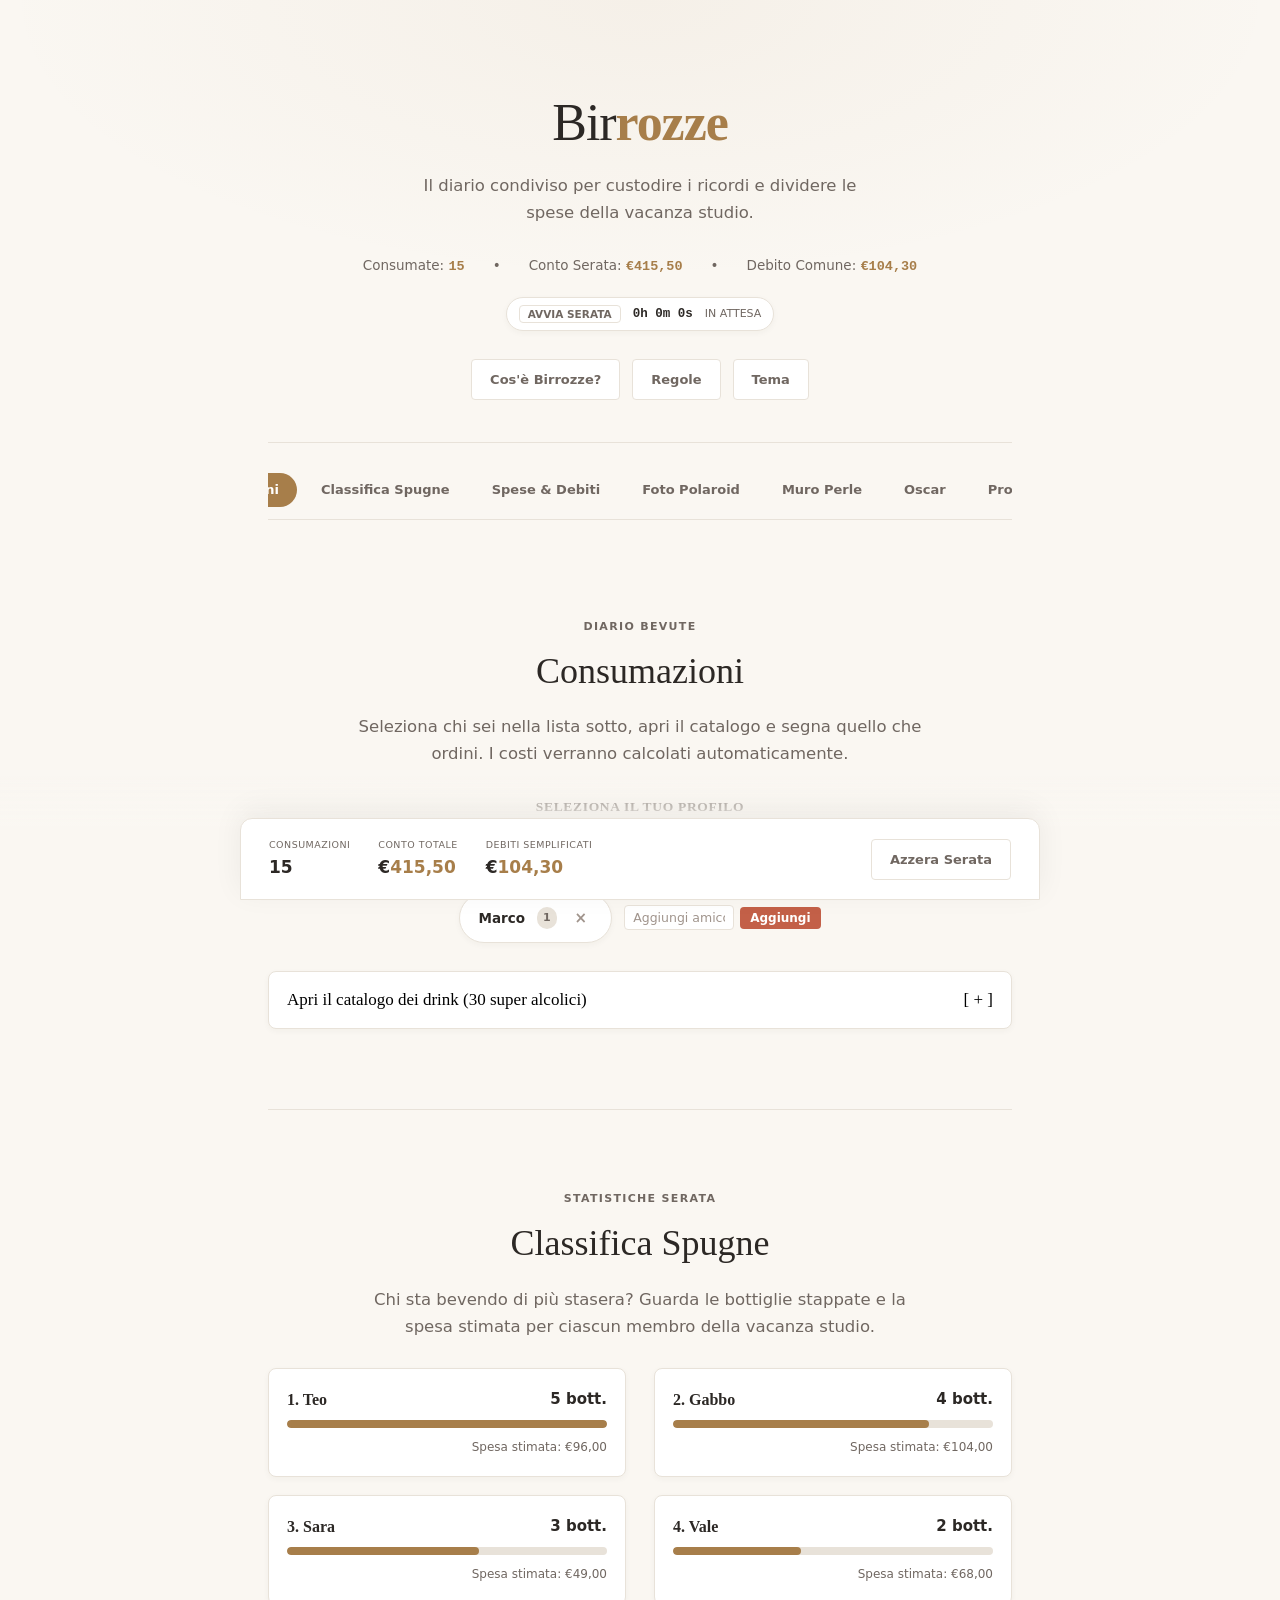
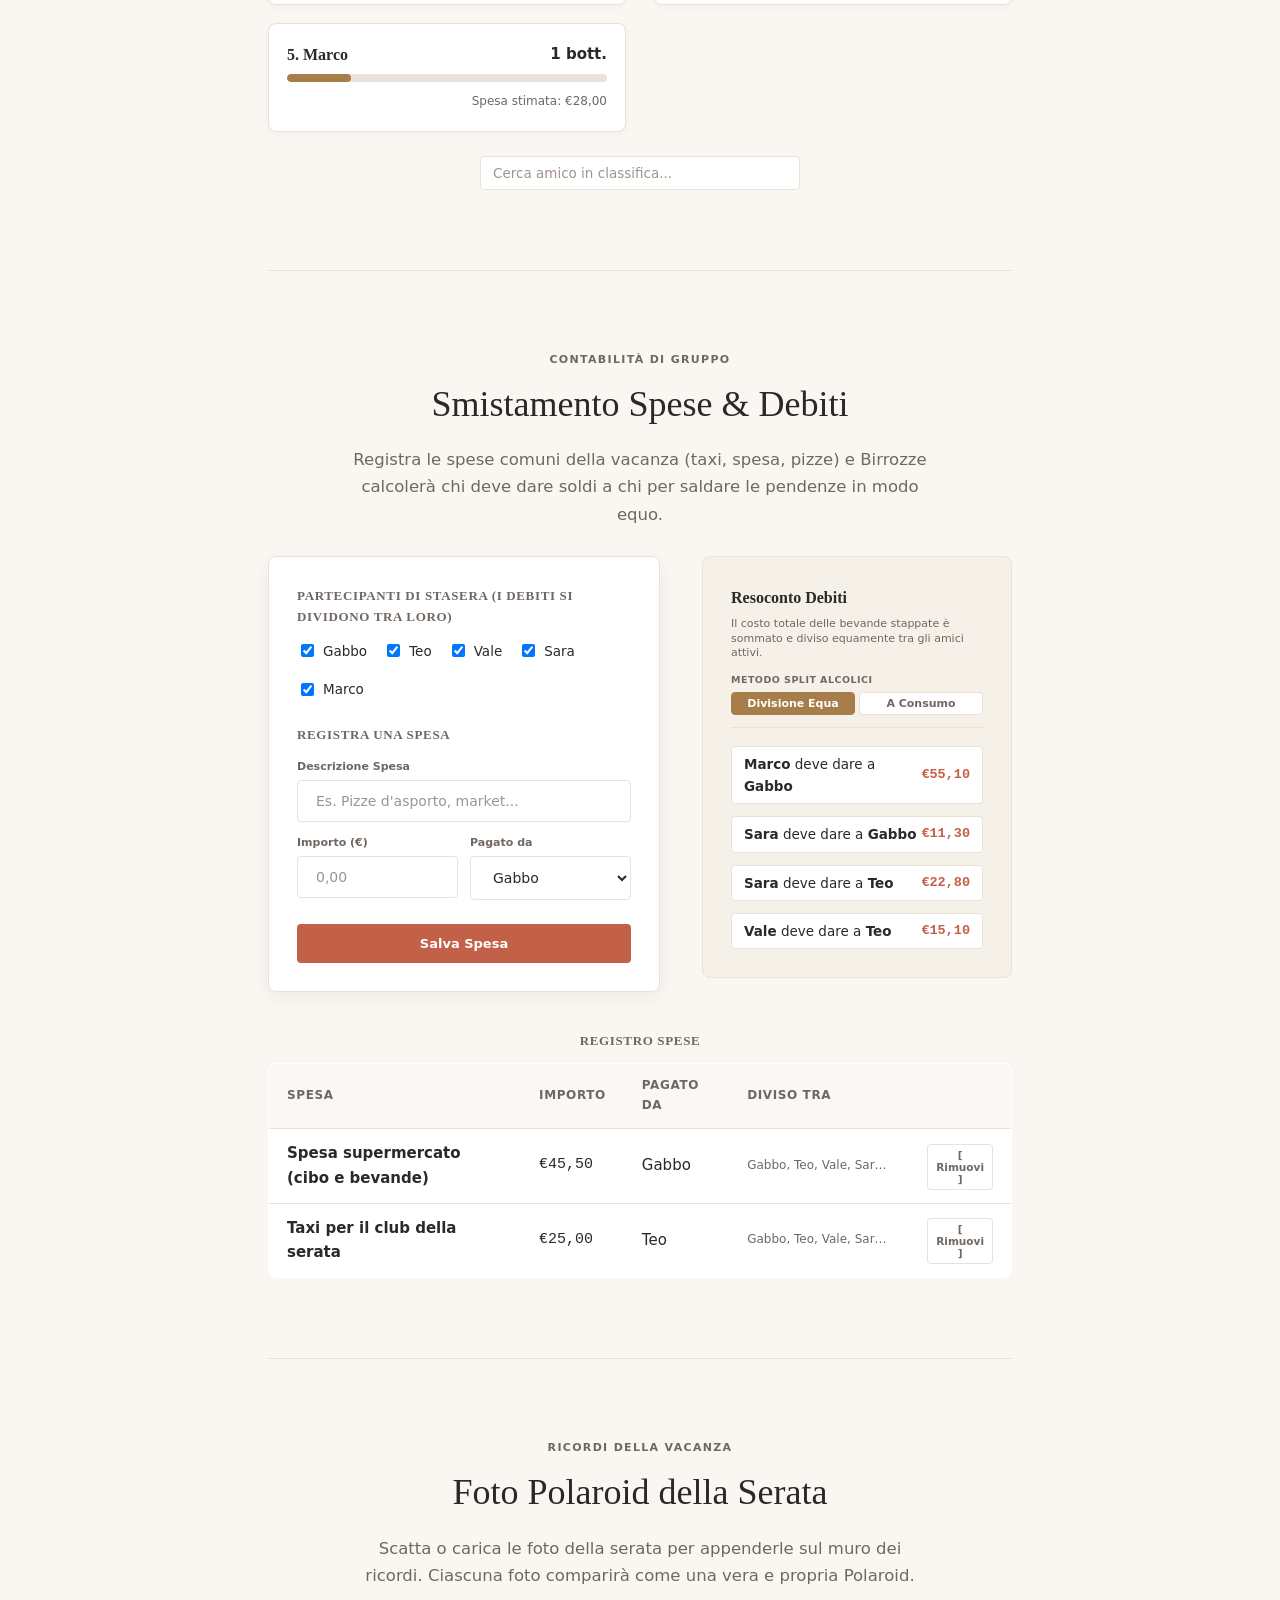
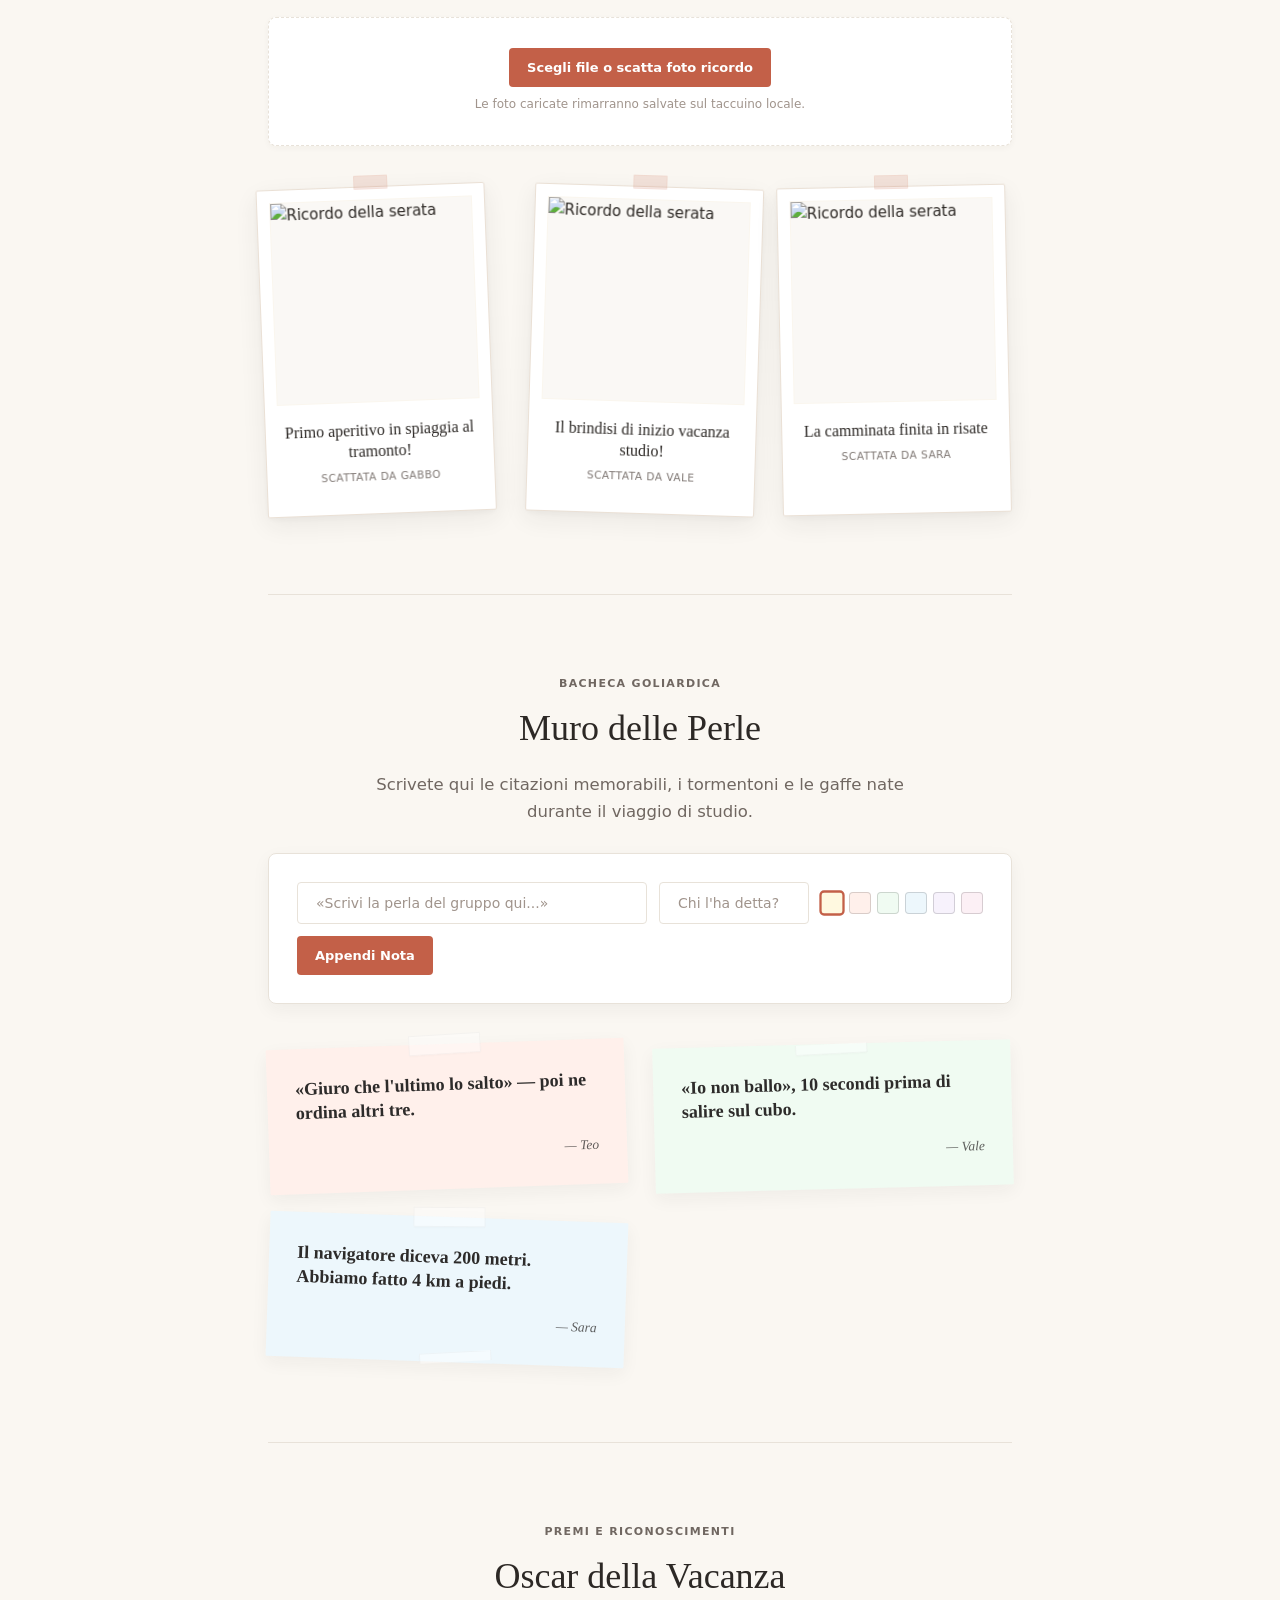
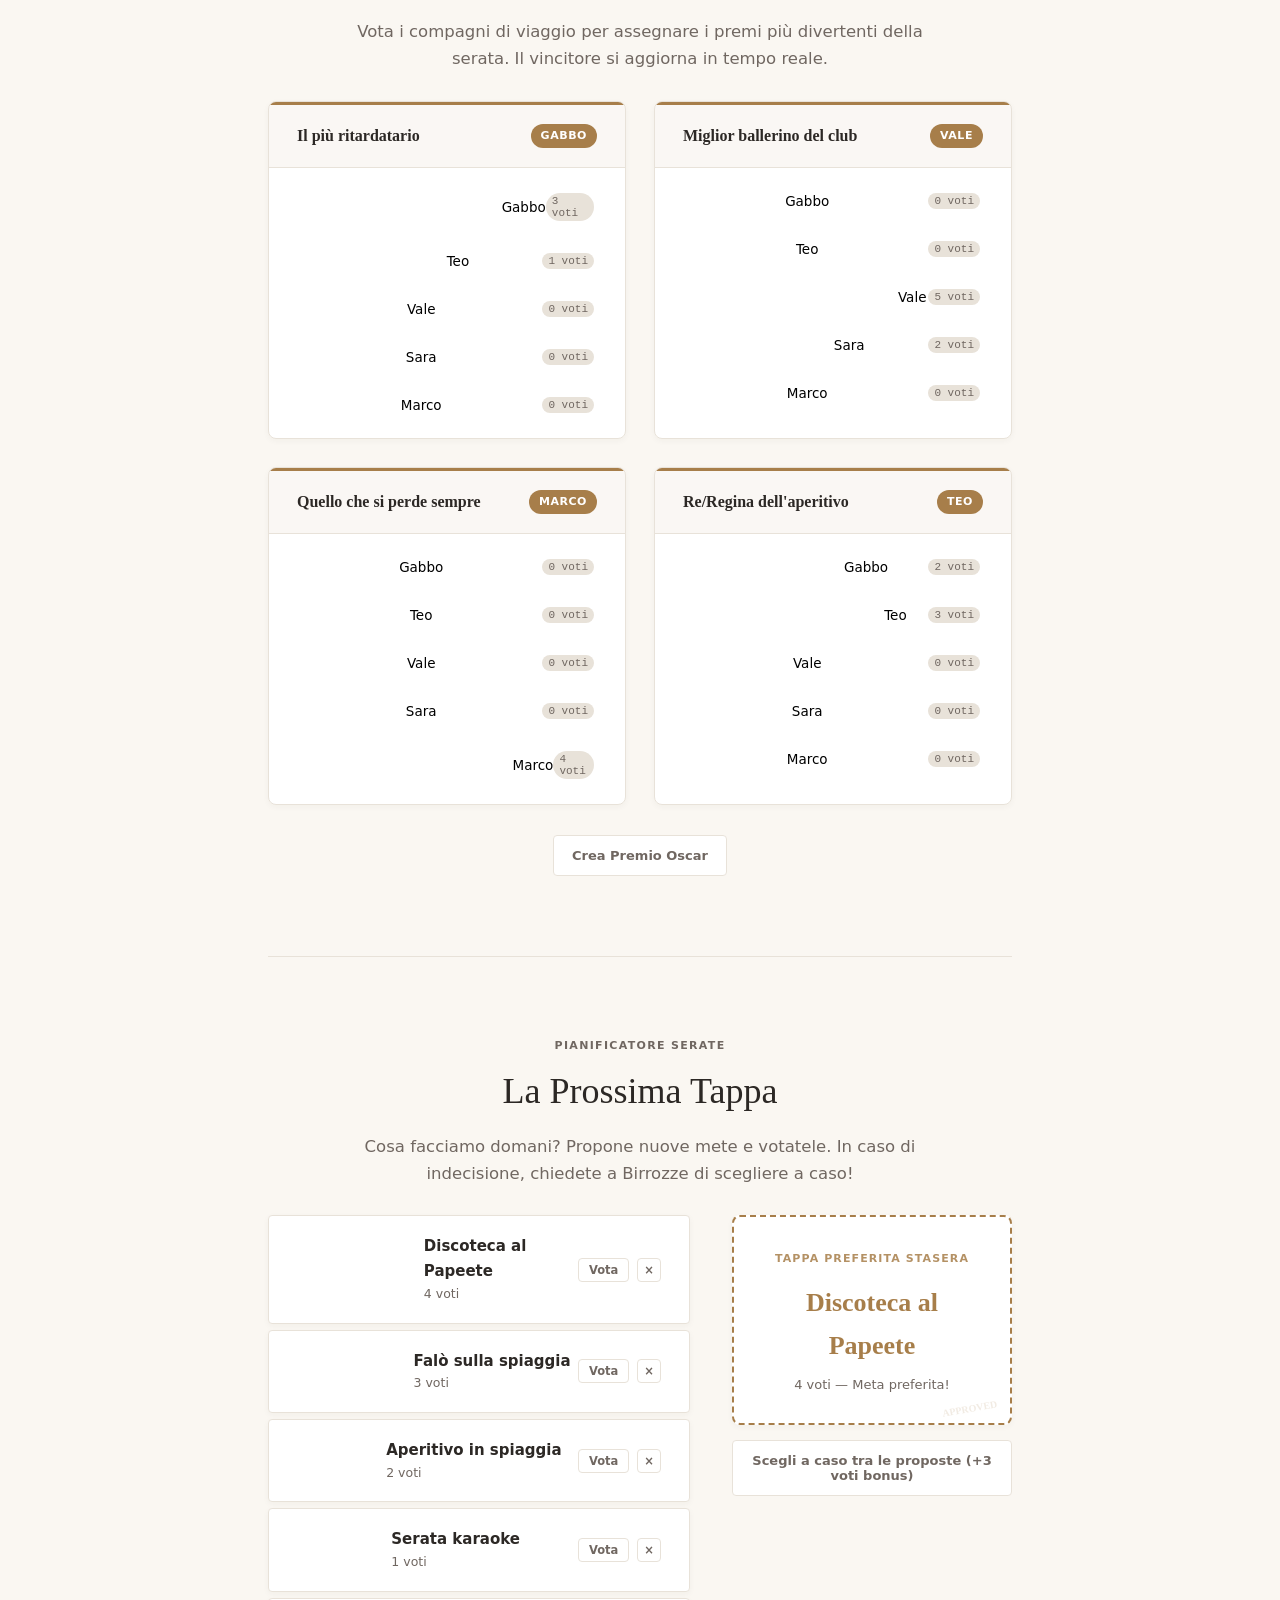
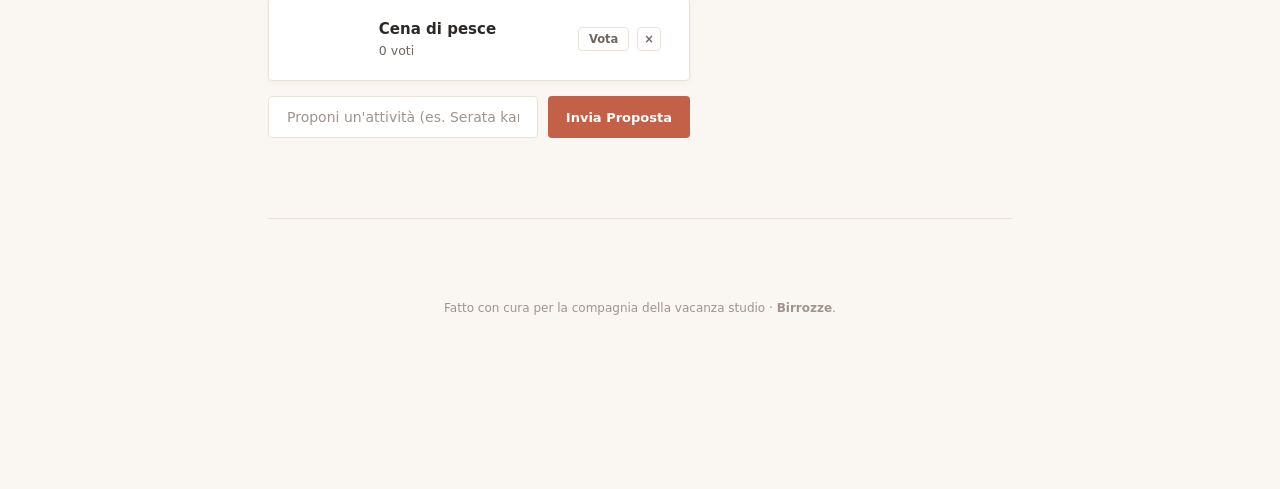
==== commit 03f1aeda: "feat: integrazione database relazionale Supabase, condivisione tempo reale, link di invito e correzi" ====
--- a/birozze.html
+++ b/birozze.html
@@ -3,11 +3,11 @@
 <head>
   <meta charset="UTF-8">
   <meta name="viewport" content="width=device-width, initial-scale=1.0">
-  <title>Birozze — Diario della Vacanza</title>
+  <title>Birrozze — Diario della Vacanza</title>
 
   <style>
     /* ============================================================
-       BIROZZE v5.6 — Taccuino Minimalista Centrato (100% Locale)
+       Birrozze v5.6 — Taccuino Minimalista Centrato (100% Locale)
        Design editoriale premium a colonna singola, privo di card chiuse,
        adattamento spaziale intelligente PC/iPhone (Ratio 1.5),
        ricordi pre-caricati e micro-animazioni.
@@ -1061,7 +1061,7 @@
     <!-- HEADER -->
     <header>
       <div class="brand">
-        <h1>Bir<span>ozze</span></h1>
+        <h1>Bir<span>rozze</span></h1>
         <p>Il diario condiviso per custodire i ricordi e dividere le spese della vacanza studio.</p>
         
         <div class="header-info-bar">
@@ -1081,7 +1081,7 @@
         </div>
 
         <div class="header-buttons">
-          <button class="btn btn-sec" id="aboutBtn">Cos'è Birozze?</button>
+          <button class="btn btn-sec" id="aboutBtn">Cos'è Birrozze?</button>
           <button class="btn btn-sec" id="rulesBtn">Regole</button>
           <button class="btn btn-sec" id="themeBtn" title="Cambia Tema">Tema</button>
         </div>
@@ -1164,7 +1164,7 @@
         <div class="section-title-wrap">
           <span class="section-category">Contabilità di Gruppo</span>
           <h2 class="section-title">Smistamento Spese &amp; Debiti</h2>
-          <p class="section-desc">Registra le spese comuni della vacanza (taxi, spesa, pizze) e Birozze calcolerà chi deve dare soldi a chi per saldare le pendenze in modo equo.</p>
+          <p class="section-desc">Registra le spese comuni della vacanza (taxi, spesa, pizze) e Birrozze calcolerà chi deve dare soldi a chi per saldare le pendenze in modo equo.</p>
         </div>
 
         <div class="expense-flow-grid">
@@ -1331,7 +1331,7 @@
         <div class="section-title-wrap">
           <span class="section-category">Pianificatore Serate</span>
           <h2 class="section-title">La Prossima Tappa</h2>
-          <p class="section-desc">Cosa facciamo domani? Propone nuove mete e votatele. In caso di indecisione, chiedete a Birozze di scegliere a caso!</p>
+          <p class="section-desc">Cosa facciamo domani? Propone nuove mete e votatele. In caso di indecisione, chiedete a Birrozze di scegliere a caso!</p>
         </div>
 
         <div class="prossima-grid">
@@ -1361,7 +1361,7 @@
     </div>
 
     <footer>
-      Fatto con cura per la compagnia della vacanza studio · <b>Birozze</b>.
+      Fatto con cura per la compagnia della vacanza studio · <b>Birrozze</b>.
     </footer>
   </div>
 
@@ -1408,7 +1408,7 @@
     /* ---------- STORAGE PERSISTENCE (PURE LOCAL) ---------- */
     function saveState() {
       var state = serializeState();
-      localStorage.setItem('birozze_state', JSON.stringify(state));
+      localStorage.setItem('Birrozze_state', JSON.stringify(state));
     }
 
     /* ---------- DRINK CATALOG DATA (30 Drinks) ---------- */
@@ -1505,7 +1505,7 @@
     }
 
     function loadState() {
-      var local = localStorage.getItem('birozze_state');
+      var local = localStorage.getItem('Birrozze_state');
       if (local) {
         try {
           restoreState(JSON.parse(local));
@@ -2392,7 +2392,7 @@
       var interval = setInterval(function() {
         var tempWinner = nextOpts[Math.floor(Math.random() * nextOpts.length)];
         $('#propWinnerName').textContent = tempWinner.label;
-        $('#propWinnerSub').textContent = "Birozze sta estraendo a sorte...";
+        $('#propWinnerSub').textContent = "Birrozze sta estraendo a sorte...";
         currentStep++;
         
         if (currentStep >= steps) {
@@ -2484,7 +2484,7 @@
     // 13. Azzera Serata
     $('#resetBtn').addEventListener('click', function() {
       if (confirm("Sei sicuro di voler azzerare tutti i dati, le foto e il timer di questa serata?")) {
-        localStorage.removeItem('birozze_state');
+        localStorage.removeItem('Birrozze_state');
         elapsed = 0;
         running = false;
         loadState();
@@ -2494,8 +2494,8 @@
     // 14. Info Modali
     $('#aboutBtn').addEventListener('click', function() {
       openModal(
-        "Cos'è Birozze?", 
-        "Birozze è il taccuino condiviso della vacanza studio. Permette di registrare i consumi del gruppo stappando bottiglie dal catalogo, salvare le foto dei momenti migliori in stile Polaroid, inserire le spese comuni (taxi, pizza) per calcolare chi deve a chi, e raccogliere le perle e le gaffe per non dimenticare le risate della vacanza."
+        "Cos'è Birrozze?", 
+        "Birrozze è il taccuino condiviso della vacanza studio. Permette di registrare i consumi del gruppo stappando bottiglie dal catalogo, salvare le foto dei momenti migliori in stile Polaroid, inserire le spese comuni (taxi, pizza) per calcolare chi deve a chi, e raccogliere le perle e le gaffe per non dimenticare le risate della vacanza."
       );
     });
 
